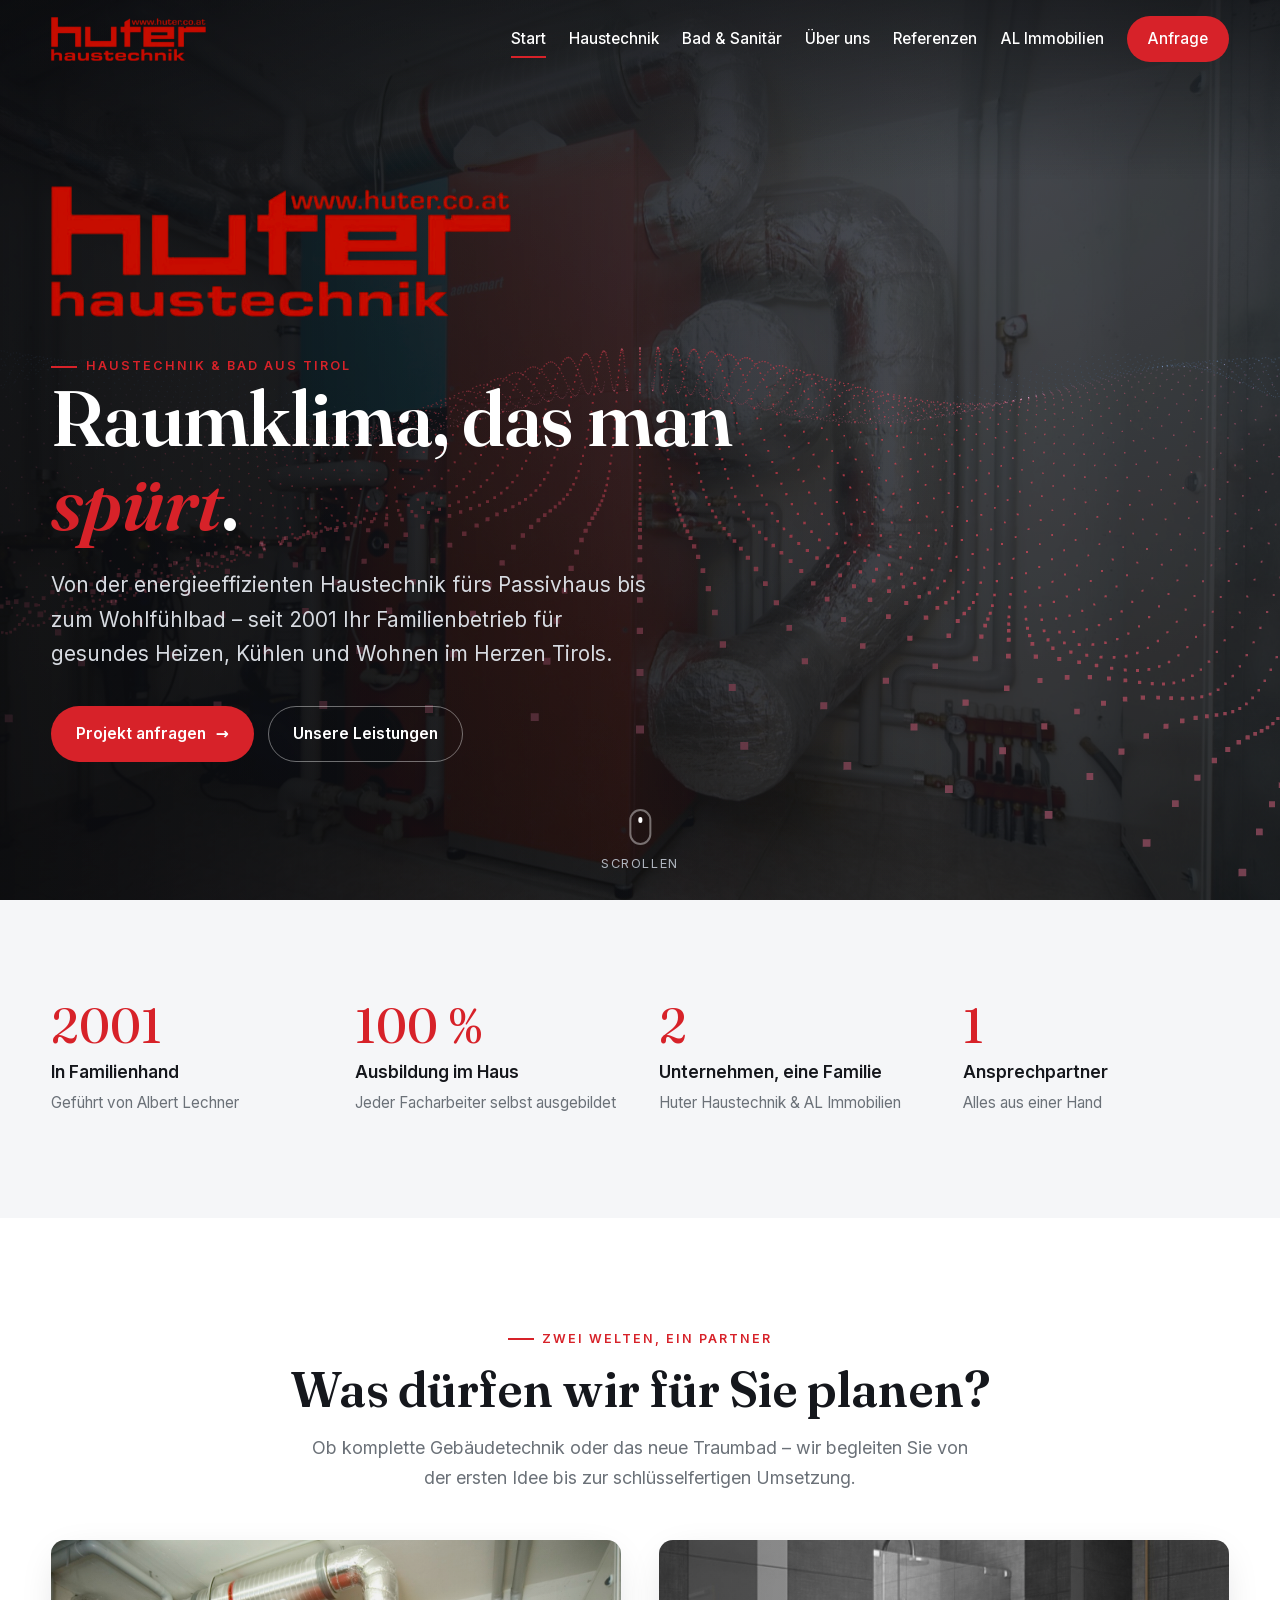
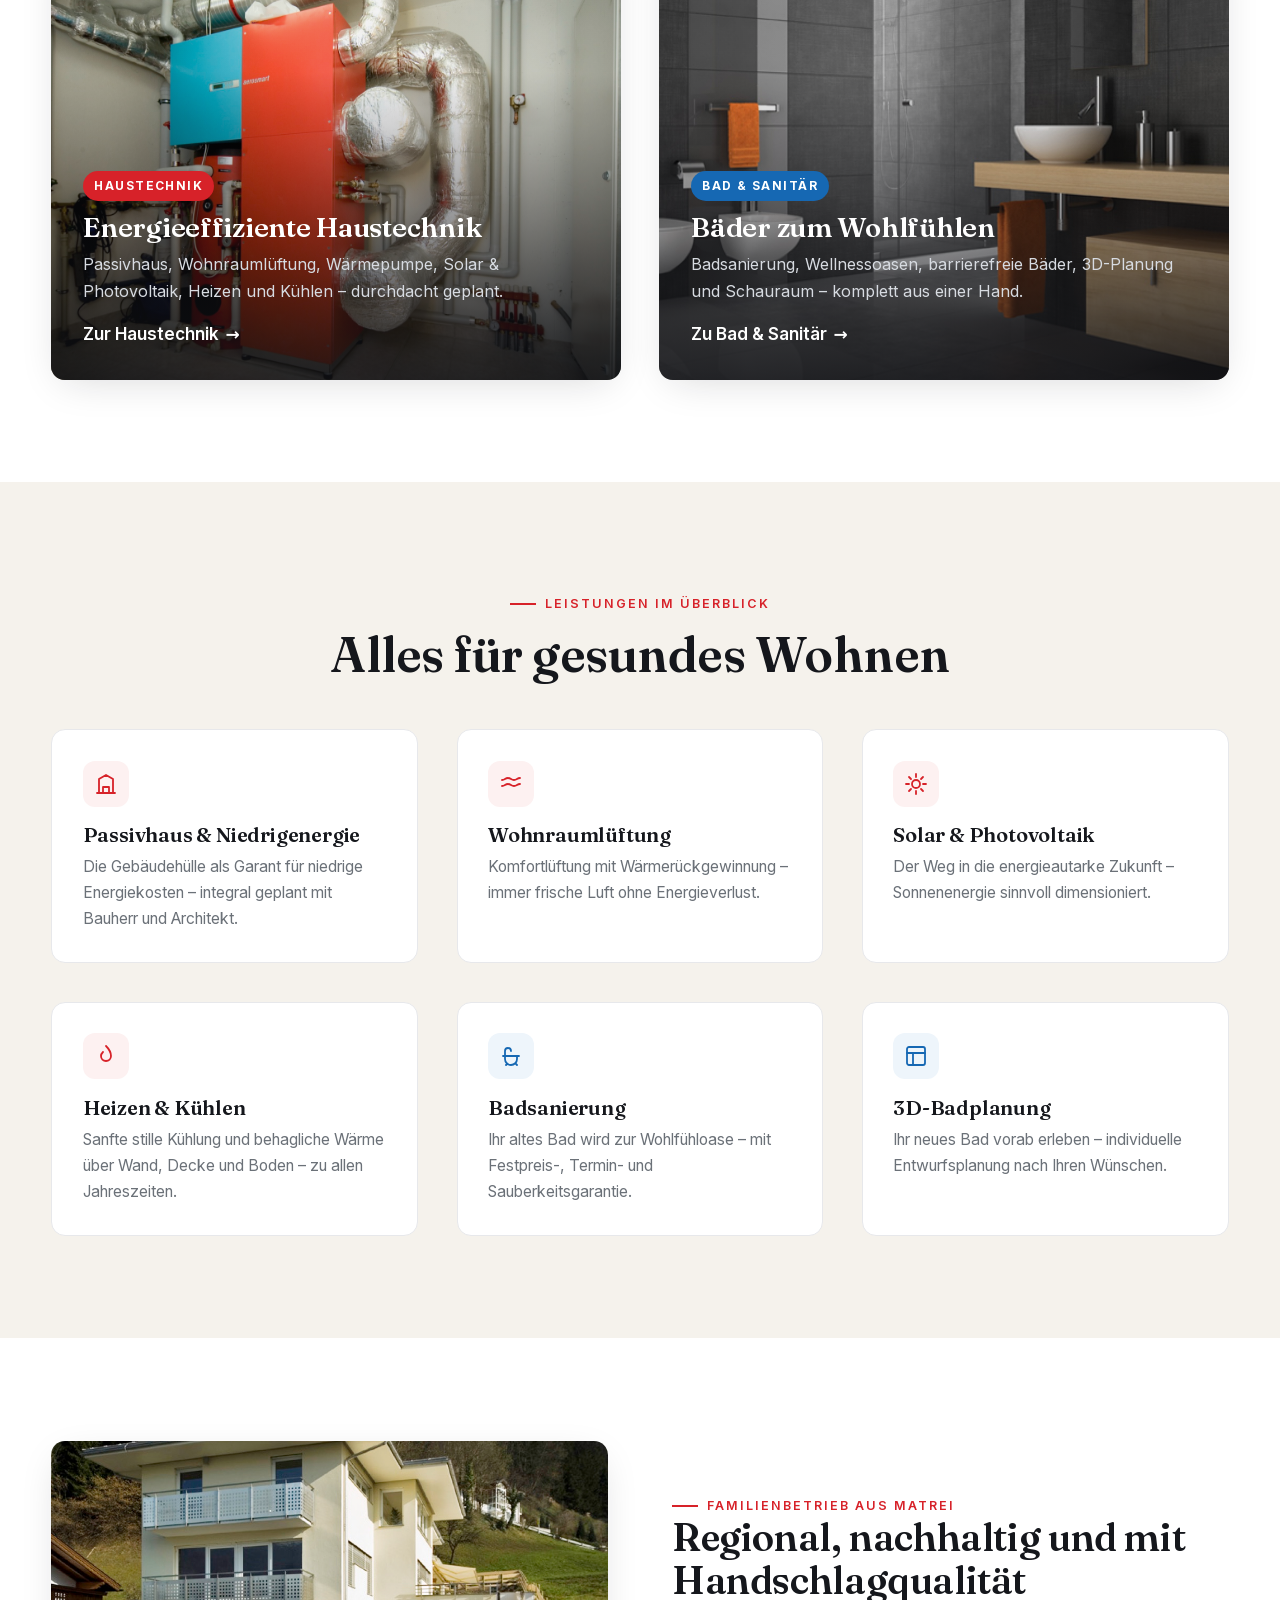
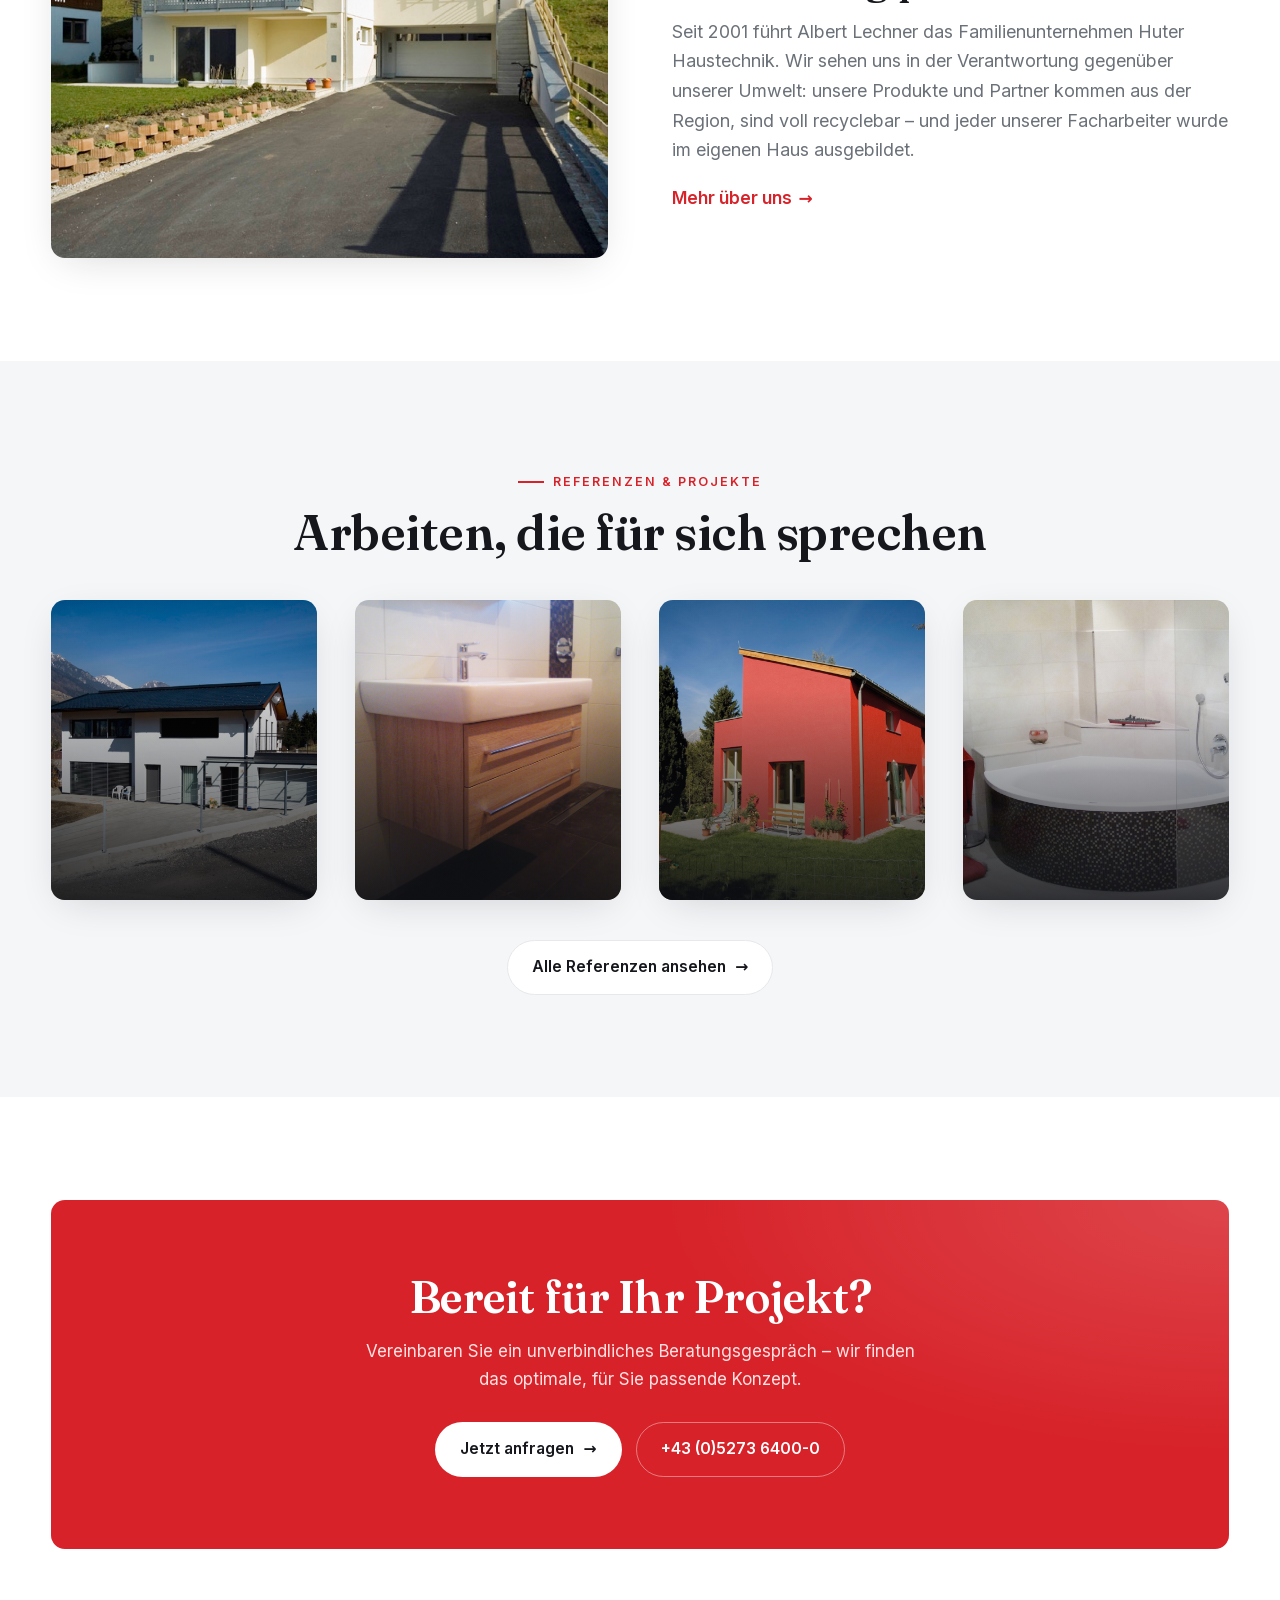
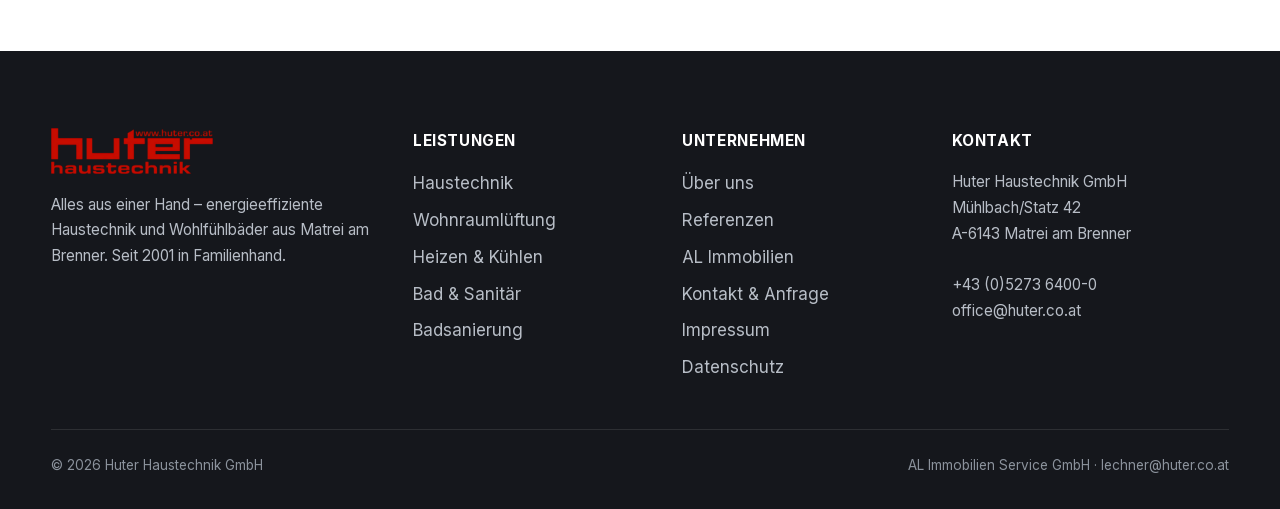
==== index.html @ aeaeed3d "Huter Haustechnik – statische Website (Cloudflare Pages) Neu gebaute, statische Website (HTML/CSS/JS" ====
<!DOCTYPE html>
<html lang="de">
<head>
  <meta charset="utf-8">
  <meta name="viewport" content="width=device-width, initial-scale=1">
  <title>Huter Haustechnik – Raumklima, Passivhaus & Wohlfühlbäder in Tirol</title>
  <meta name="description" content="Huter Haustechnik aus Matrei am Brenner: energieeffiziente Haustechnik fürs Passivhaus, Wohnraumlüftung, Heizen & Kühlen sowie Wohlfühlbäder – alles aus einer Hand. Seit 2001 in Familienhand.">
  <link rel="canonical" href="https://www.huter.co.at/">
  <meta property="og:type" content="website">
  <meta property="og:site_name" content="Huter Haustechnik">
  <meta property="og:locale" content="de_AT">
  <meta property="og:title" content="Huter Haustechnik – Raumklima, Passivhaus & Wohlfühlbäder in Tirol">
  <meta property="og:description" content="Huter Haustechnik aus Matrei am Brenner: energieeffiziente Haustechnik fürs Passivhaus, Wohnraumlüftung, Heizen & Kühlen sowie Wohlfühlbäder – alles aus einer Hand. Seit 2001 in Familienhand.">
  <meta property="og:url" content="https://www.huter.co.at/">
  <meta property="og:image" content="https://www.huter.co.at/assets/img/ueber-uns.jpg">
  <meta name="twitter:card" content="summary_large_image">
  <link rel="icon" href="favicon.ico" sizes="any">
  <link rel="stylesheet" href="assets/fonts/fonts.css?v=3">
  <link rel="stylesheet" href="assets/css/style.css?v=3">
</head>
<body class="home">

  <!-- ============ HEADER ============ -->
  <header class="site-header">
    <div class="wrap bar">
      <a class="brand" href="index.html" aria-label="Huter Haustechnik – Startseite">
        <img src="assets/logo/huter-logo.png" alt="Huter Haustechnik – Alles aus einer Hand">
      </a>
      <button class="hamb" aria-label="Menü öffnen" aria-expanded="false"><span></span><span></span><span></span></button>
      <nav class="nav" aria-label="Hauptnavigation">
        <a href="index.html" class="active">Start</a>
        <a href="haustechnik.html">Haustechnik</a>
        <a href="bad-sanitaer.html">Bad &amp; Sanitär</a>
        <a href="ueber-uns.html">Über uns</a>
        <a href="referenzen.html">Referenzen</a>
        <a href="al-immobilien.html">AL Immobilien</a>
        <a href="kontakt.html" class="btn btn-primary">Anfrage</a>
      </nav>
    </div>
  </header>
  <div class="nav-scrim"></div>

  <!-- ============ HERO ============ -->
  <section class="hero">
    <div class="hero-fallback" style="background-image:url('assets/img/haustechnik-01.jpg')"></div>
    <canvas id="hero-canvas"></canvas>
    <div class="wrap">
      <img class="hero-logo" src="assets/logo/huter-logo.png" alt="Huter Haustechnik – Alles aus einer Hand" width="900" height="256">
      <span class="eyebrow">Haustechnik &amp; Bad aus Tirol</span>
      <h1>Raumklima, das man <span class="accent">spürt</span>.</h1>
      <p>Von der energieeffizienten Haustechnik fürs Passivhaus bis zum Wohlfühlbad – seit 2001 Ihr Familienbetrieb für gesundes Heizen, Kühlen und Wohnen im Herzen Tirols.</p>
      <div class="cta-row">
        <a href="kontakt.html" class="btn btn-primary">Projekt anfragen <span class="arw">→</span></a>
        <a href="#welten" class="btn btn-outline-light">Unsere Leistungen</a>
      </div>
    </div>
    <div class="scroll-hint"><span class="dot"></span>Scrollen</div>
  </section>

  <!-- ============ USP / STATS ============ -->
  <section class="section section--soft">
    <div class="wrap">
      <div class="usp-grid">
        <div class="usp reveal"><div class="n">2001</div><div class="l">In Familienhand</div><div class="d">Geführt von Albert Lechner</div></div>
        <div class="usp reveal" data-d="1"><div class="n">100 %</div><div class="l">Ausbildung im Haus</div><div class="d">Jeder Facharbeiter selbst ausgebildet</div></div>
        <div class="usp reveal" data-d="2"><div class="n">2</div><div class="l">Unternehmen, eine Familie</div><div class="d">Huter Haustechnik &amp; AL Immobilien</div></div>
        <div class="usp reveal" data-d="3"><div class="n">1</div><div class="l">Ansprechpartner</div><div class="d">Alles aus einer Hand</div></div>
      </div>
    </div>
  </section>

  <!-- ============ ZWEI WELTEN ============ -->
  <section class="section" id="welten">
    <div class="wrap">
      <div class="center reveal" style="margin-bottom:3rem">
        <span class="eyebrow">Zwei Welten, ein Partner</span>
        <h2 class="h-lead">Was dürfen wir für Sie planen?</h2>
        <p class="sub">Ob komplette Gebäudetechnik oder das neue Traumbad – wir begleiten Sie von der ersten Idee bis zur schlüsselfertigen Umsetzung.</p>
      </div>
      <div class="grid-2">
        <a class="world-card reveal" href="haustechnik.html">
          <img src="assets/img/haustechnik-01.jpg" alt="Moderne Haustechnik im Technikraum">
          <div class="body">
            <span class="tag red">Haustechnik</span>
            <h3>Energieeffiziente Haustechnik</h3>
            <p>Passivhaus, Wohnraumlüftung, Wärmepumpe, Solar &amp; Photovoltaik, Heizen und Kühlen – durchdacht geplant.</p>
            <span class="link-arrow">Zur Haustechnik <span class="arw">→</span></span>
          </div>
        </a>
        <a class="world-card reveal" data-d="1" href="bad-sanitaer.html">
          <img src="assets/img/badsanierung.jpg" alt="Modernes Bad mit dunklen Fliesen">
          <div class="body">
            <span class="tag blue">Bad &amp; Sanitär</span>
            <h3>Bäder zum Wohlfühlen</h3>
            <p>Badsanierung, Wellnessoasen, barrierefreie Bäder, 3D-Planung und Schauraum – komplett aus einer Hand.</p>
            <span class="link-arrow">Zu Bad &amp; Sanitär <span class="arw">→</span></span>
          </div>
        </a>
      </div>
    </div>
  </section>

  <!-- ============ LEISTUNGEN GRID ============ -->
  <section class="section section--sand">
    <div class="wrap">
      <div class="center reveal" style="margin-bottom:3rem">
        <span class="eyebrow">Leistungen im Überblick</span>
        <h2 class="h-lead">Alles für gesundes Wohnen</h2>
      </div>
      <div class="grid-3">
        <div class="card reveal">
          <div class="ico"><svg viewBox="0 0 24 24" fill="none" stroke="currentColor" stroke-width="1.8" stroke-linecap="round" stroke-linejoin="round"><path d="M3 21h18M5 21V7l7-4 7 4v14M9 21v-6h6v6"/></svg></div>
          <h3>Passivhaus &amp; Niedrigenergie</h3>
          <p>Die Gebäudehülle als Garant für niedrige Energiekosten – integral geplant mit Bauherr und Architekt.</p>
        </div>
        <div class="card reveal" data-d="1">
          <div class="ico"><svg viewBox="0 0 24 24" fill="none" stroke="currentColor" stroke-width="1.8" stroke-linecap="round" stroke-linejoin="round"><path d="M3 8c3 0 3-2 6-2s3 2 6 2 3-2 6-2M3 14c3 0 3-2 6-2s3 2 6 2 3-2 6-2"/></svg></div>
          <h3>Wohnraumlüftung</h3>
          <p>Komfortlüftung mit Wärmerückgewinnung – immer frische Luft ohne Energieverlust.</p>
        </div>
        <div class="card reveal" data-d="2">
          <div class="ico"><svg viewBox="0 0 24 24" fill="none" stroke="currentColor" stroke-width="1.8" stroke-linecap="round" stroke-linejoin="round"><circle cx="12" cy="12" r="4"/><path d="M12 2v3M12 19v3M2 12h3M19 12h3M5 5l2 2M17 17l2 2M5 19l2-2M17 7l2-2"/></svg></div>
          <h3>Solar &amp; Photovoltaik</h3>
          <p>Der Weg in die energieautarke Zukunft – Sonnenenergie sinnvoll dimensioniert.</p>
        </div>
        <div class="card reveal">
          <div class="ico"><svg viewBox="0 0 24 24" fill="none" stroke="currentColor" stroke-width="1.8" stroke-linecap="round" stroke-linejoin="round"><path d="M12 2s5 5 5 10a5 5 0 0 1-10 0c0-2 1-3 2-4"/></svg></div>
          <h3>Heizen &amp; Kühlen</h3>
          <p>Sanfte stille Kühlung und behagliche Wärme über Wand, Decke und Boden – zu allen Jahreszeiten.</p>
        </div>
        <div class="card reveal blue" data-d="1">
          <div class="ico"><svg viewBox="0 0 24 24" fill="none" stroke="currentColor" stroke-width="1.8" stroke-linecap="round" stroke-linejoin="round"><path d="M4 12h16M6 12V7a3 3 0 0 1 6 0M8 20l-1 1M17 20l1 1M6 12v3a6 6 0 0 0 12 0v-3"/></svg></div>
          <h3>Badsanierung</h3>
          <p>Ihr altes Bad wird zur Wohlfühloase – mit Fest­preis-, Termin- und Sauberkeitsgarantie.</p>
        </div>
        <div class="card reveal blue" data-d="2">
          <div class="ico"><svg viewBox="0 0 24 24" fill="none" stroke="currentColor" stroke-width="1.8" stroke-linecap="round" stroke-linejoin="round"><rect x="3" y="3" width="18" height="18" rx="2"/><path d="M3 9h18M9 21V9"/></svg></div>
          <h3>3D-Badplanung</h3>
          <p>Ihr neues Bad vorab erleben – individuelle Entwurfsplanung nach Ihren Wünschen.</p>
        </div>
      </div>
    </div>
  </section>

  <!-- ============ ÜBER-UNS TEASER ============ -->
  <section class="section">
    <div class="wrap">
      <div class="feature">
        <div class="media reveal"><img src="assets/img/haus-06-2.jpg" alt="Modernes Wohnhaus in Tirol"></div>
        <div class="reveal" data-d="1">
          <span class="eyebrow">Familienbetrieb aus Matrei</span>
          <h2>Regional, nachhaltig und mit Handschlagqualität</h2>
          <p class="sub">Seit 2001 führt Albert Lechner das Familienunternehmen Huter Haustechnik. Wir sehen uns in der Verantwortung gegenüber unserer Umwelt: unsere Produkte und Partner kommen aus der Region, sind voll recyclebar – und jeder unserer Facharbeiter wurde im eigenen Haus ausgebildet.</p>
          <p style="margin-top:1.2rem"><a href="ueber-uns.html" class="link-arrow">Mehr über uns <span class="arw">→</span></a></p>
        </div>
      </div>
    </div>
  </section>

  <!-- ============ REFERENZEN TEASER ============ -->
  <section class="section section--soft">
    <div class="wrap">
      <div class="center reveal" style="margin-bottom:2.5rem">
        <span class="eyebrow">Referenzen &amp; Projekte</span>
        <h2 class="h-lead">Arbeiten, die für sich sprechen</h2>
      </div>
      <div class="grid-4">
        <div class="world-card reveal" style="min-height:300px"><img src="assets/img/haus-05.jpg" alt="Referenzprojekt Wohnhaus"></div>
        <div class="world-card reveal" data-d="1" style="min-height:300px"><img src="assets/img/projek-04-01.jpg" alt="Referenzprojekt Bad"></div>
        <div class="world-card reveal" data-d="2" style="min-height:300px"><img src="assets/img/haus-07.jpg" alt="Referenzprojekt Wohnhaus"></div>
        <div class="world-card reveal" data-d="3" style="min-height:300px"><img src="assets/img/projek-03-01.jpg" alt="Referenzprojekt Bad"></div>
      </div>
      <div class="center" style="margin-top:2.5rem"><a href="referenzen.html" class="btn btn-ghost">Alle Referenzen ansehen <span class="arw">→</span></a></div>
    </div>
  </section>

  <!-- ============ CTA ============ -->
  <section class="section">
    <div class="wrap">
      <div class="cta-band reveal">
        <h2>Bereit für Ihr Projekt?</h2>
        <p>Vereinbaren Sie ein unverbindliches Beratungsgespräch – wir finden das optimale, für Sie passende Konzept.</p>
        <div class="cta-row">
          <a href="kontakt.html" class="btn btn-light">Jetzt anfragen <span class="arw">→</span></a>
          <a href="tel:+43527364000" class="btn btn-outline-light">+43 (0)5273 6400-0</a>
        </div>
      </div>
    </div>
  </section>

  <!-- ============ FOOTER ============ -->
  <footer class="site-footer">
    <div class="wrap">
      <div class="footer-grid">
        <div>
          <img class="flogo" src="assets/logo/huter-logo.png" alt="Huter Haustechnik">
          <p class="muted">Alles aus einer Hand – energieeffiziente Haustechnik und Wohlfühlbäder aus Matrei am Brenner. Seit 2001 in Familienhand.</p>
        </div>
        <div>
          <h5>Leistungen</h5>
          <ul>
            <li><a href="haustechnik.html">Haustechnik</a></li>
            <li><a href="haustechnik.html#wohnraumlueftung">Wohnraumlüftung</a></li>
            <li><a href="haustechnik.html#heizen-kuehlen">Heizen &amp; Kühlen</a></li>
            <li><a href="bad-sanitaer.html">Bad &amp; Sanitär</a></li>
            <li><a href="bad-sanitaer.html#badsanierung">Badsanierung</a></li>
          </ul>
        </div>
        <div>
          <h5>Unternehmen</h5>
          <ul>
            <li><a href="ueber-uns.html">Über uns</a></li>
            <li><a href="referenzen.html">Referenzen</a></li>
            <li><a href="al-immobilien.html">AL Immobilien</a></li>
            <li><a href="kontakt.html">Kontakt &amp; Anfrage</a></li>
            <li><a href="impressum.html">Impressum</a></li>
            <li><a href="datenschutz.html">Datenschutz</a></li>
          </ul>
        </div>
        <div>
          <h5>Kontakt</h5>
          <p class="muted">
            Huter Haustechnik GmbH<br>
            Mühlbach/Statz 42<br>
            A-6143 Matrei am Brenner<br><br>
            <a href="tel:+43527364000">+43 (0)5273 6400-0</a><br>
            <a href="mailto:office@huter.co.at">office@huter.co.at</a>
          </p>
        </div>
      </div>
      <div class="footer-bottom">
        <span>© <span id="year">2026</span> Huter Haustechnik GmbH</span>
        <span>AL Immobilien Service GmbH · <a href="mailto:lechner@huter.co.at">lechner@huter.co.at</a></span>
      </div>
    </div>
  </footer>

  <script src="assets/js/main.js?v=3" defer></script>
  <script src="assets/js/hero.js?v=3" type="module"></script>
</body>
</html>
---- assets/fonts/fonts.css ----
/* vietnamese */
@font-face {
  font-family: 'Fraunces';
  font-style: italic;
  font-weight: 500;
  font-display: swap;
  src: url(fraunces-01.woff2) format('woff2');
  unicode-range: U+0102-0103, U+0110-0111, U+0128-0129, U+0168-0169, U+01A0-01A1, U+01AF-01B0, U+0300-0301, U+0303-0304, U+0308-0309, U+0323, U+0329, U+1EA0-1EF9, U+20AB;
}
/* latin-ext */
@font-face {
  font-family: 'Fraunces';
  font-style: italic;
  font-weight: 500;
  font-display: swap;
  src: url(fraunces-00.woff2) format('woff2');
  unicode-range: U+0100-02BA, U+02BD-02C5, U+02C7-02CC, U+02CE-02D7, U+02DD-02FF, U+0304, U+0308, U+0329, U+1D00-1DBF, U+1E00-1E9F, U+1EF2-1EFF, U+2020, U+20A0-20AB, U+20AD-20C0, U+2113, U+2C60-2C7F, U+A720-A7FF;
}
/* latin */
@font-face {
  font-family: 'Fraunces';
  font-style: italic;
  font-weight: 500;
  font-display: swap;
  src: url(fraunces-02.woff2) format('woff2');
  unicode-range: U+0000-00FF, U+0131, U+0152-0153, U+02BB-02BC, U+02C6, U+02DA, U+02DC, U+0304, U+0308, U+0329, U+2000-206F, U+20AC, U+2122, U+2191, U+2193, U+2212, U+2215, U+FEFF, U+FFFD;
}
/* vietnamese */
@font-face {
  font-family: 'Fraunces';
  font-style: italic;
  font-weight: 600;
  font-display: swap;
  src: url(fraunces-01.woff2) format('woff2');
  unicode-range: U+0102-0103, U+0110-0111, U+0128-0129, U+0168-0169, U+01A0-01A1, U+01AF-01B0, U+0300-0301, U+0303-0304, U+0308-0309, U+0323, U+0329, U+1EA0-1EF9, U+20AB;
}
/* latin-ext */
@font-face {
  font-family: 'Fraunces';
  font-style: italic;
  font-weight: 600;
  font-display: swap;
  src: url(fraunces-00.woff2) format('woff2');
  unicode-range: U+0100-02BA, U+02BD-02C5, U+02C7-02CC, U+02CE-02D7, U+02DD-02FF, U+0304, U+0308, U+0329, U+1D00-1DBF, U+1E00-1E9F, U+1EF2-1EFF, U+2020, U+20A0-20AB, U+20AD-20C0, U+2113, U+2C60-2C7F, U+A720-A7FF;
}
/* latin */
@font-face {
  font-family: 'Fraunces';
  font-style: italic;
  font-weight: 600;
  font-display: swap;
  src: url(fraunces-02.woff2) format('woff2');
  unicode-range: U+0000-00FF, U+0131, U+0152-0153, U+02BB-02BC, U+02C6, U+02DA, U+02DC, U+0304, U+0308, U+0329, U+2000-206F, U+20AC, U+2122, U+2191, U+2193, U+2212, U+2215, U+FEFF, U+FFFD;
}
/* vietnamese */
@font-face {
  font-family: 'Fraunces';
  font-style: normal;
  font-weight: 400;
  font-display: swap;
  src: url(fraunces-04.woff2) format('woff2');
  unicode-range: U+0102-0103, U+0110-0111, U+0128-0129, U+0168-0169, U+01A0-01A1, U+01AF-01B0, U+0300-0301, U+0303-0304, U+0308-0309, U+0323, U+0329, U+1EA0-1EF9, U+20AB;
}
/* latin-ext */
@font-face {
  font-family: 'Fraunces';
  font-style: normal;
  font-weight: 400;
  font-display: swap;
  src: url(fraunces-05.woff2) format('woff2');
  unicode-range: U+0100-02BA, U+02BD-02C5, U+02C7-02CC, U+02CE-02D7, U+02DD-02FF, U+0304, U+0308, U+0329, U+1D00-1DBF, U+1E00-1E9F, U+1EF2-1EFF, U+2020, U+20A0-20AB, U+20AD-20C0, U+2113, U+2C60-2C7F, U+A720-A7FF;
}
/* latin */
@font-face {
  font-family: 'Fraunces';
  font-style: normal;
  font-weight: 400;
  font-display: swap;
  src: url(fraunces-03.woff2) format('woff2');
  unicode-range: U+0000-00FF, U+0131, U+0152-0153, U+02BB-02BC, U+02C6, U+02DA, U+02DC, U+0304, U+0308, U+0329, U+2000-206F, U+20AC, U+2122, U+2191, U+2193, U+2212, U+2215, U+FEFF, U+FFFD;
}
/* vietnamese */
@font-face {
  font-family: 'Fraunces';
  font-style: normal;
  font-weight: 600;
  font-display: swap;
  src: url(fraunces-04.woff2) format('woff2');
  unicode-range: U+0102-0103, U+0110-0111, U+0128-0129, U+0168-0169, U+01A0-01A1, U+01AF-01B0, U+0300-0301, U+0303-0304, U+0308-0309, U+0323, U+0329, U+1EA0-1EF9, U+20AB;
}
/* latin-ext */
@font-face {
  font-family: 'Fraunces';
  font-style: normal;
  font-weight: 600;
  font-display: swap;
  src: url(fraunces-05.woff2) format('woff2');
  unicode-range: U+0100-02BA, U+02BD-02C5, U+02C7-02CC, U+02CE-02D7, U+02DD-02FF, U+0304, U+0308, U+0329, U+1D00-1DBF, U+1E00-1E9F, U+1EF2-1EFF, U+2020, U+20A0-20AB, U+20AD-20C0, U+2113, U+2C60-2C7F, U+A720-A7FF;
}
/* latin */
@font-face {
  font-family: 'Fraunces';
  font-style: normal;
  font-weight: 600;
  font-display: swap;
  src: url(fraunces-03.woff2) format('woff2');
  unicode-range: U+0000-00FF, U+0131, U+0152-0153, U+02BB-02BC, U+02C6, U+02DA, U+02DC, U+0304, U+0308, U+0329, U+2000-206F, U+20AC, U+2122, U+2191, U+2193, U+2212, U+2215, U+FEFF, U+FFFD;
}
/* cyrillic-ext */
@font-face {
  font-family: 'Inter';
  font-style: normal;
  font-weight: 400;
  font-display: swap;
  src: url(inter-10.woff2) format('woff2');
  unicode-range: U+0460-052F, U+1C80-1C8A, U+20B4, U+2DE0-2DFF, U+A640-A69F, U+FE2E-FE2F;
}
/* cyrillic */
@font-face {
  font-family: 'Inter';
  font-style: normal;
  font-weight: 400;
  font-display: swap;
  src: url(inter-06.woff2) format('woff2');
  unicode-range: U+0301, U+0400-045F, U+0490-0491, U+04B0-04B1, U+2116;
}
/* greek-ext */
@font-face {
  font-family: 'Inter';
  font-style: normal;
  font-weight: 400;
  font-display: swap;
  src: url(inter-11.woff2) format('woff2');
  unicode-range: U+1F00-1FFF;
}
/* greek */
@font-face {
  font-family: 'Inter';
  font-style: normal;
  font-weight: 400;
  font-display: swap;
  src: url(inter-08.woff2) format('woff2');
  unicode-range: U+0370-0377, U+037A-037F, U+0384-038A, U+038C, U+038E-03A1, U+03A3-03FF;
}
/* vietnamese */
@font-face {
  font-family: 'Inter';
  font-style: normal;
  font-weight: 400;
  font-display: swap;
  src: url(inter-12.woff2) format('woff2');
  unicode-range: U+0102-0103, U+0110-0111, U+0128-0129, U+0168-0169, U+01A0-01A1, U+01AF-01B0, U+0300-0301, U+0303-0304, U+0308-0309, U+0323, U+0329, U+1EA0-1EF9, U+20AB;
}
/* latin-ext */
@font-face {
  font-family: 'Inter';
  font-style: normal;
  font-weight: 400;
  font-display: swap;
  src: url(inter-09.woff2) format('woff2');
  unicode-range: U+0100-02BA, U+02BD-02C5, U+02C7-02CC, U+02CE-02D7, U+02DD-02FF, U+0304, U+0308, U+0329, U+1D00-1DBF, U+1E00-1E9F, U+1EF2-1EFF, U+2020, U+20A0-20AB, U+20AD-20C0, U+2113, U+2C60-2C7F, U+A720-A7FF;
}
/* latin */
@font-face {
  font-family: 'Inter';
  font-style: normal;
  font-weight: 400;
  font-display: swap;
  src: url(inter-07.woff2) format('woff2');
  unicode-range: U+0000-00FF, U+0131, U+0152-0153, U+02BB-02BC, U+02C6, U+02DA, U+02DC, U+0304, U+0308, U+0329, U+2000-206F, U+20AC, U+2122, U+2191, U+2193, U+2212, U+2215, U+FEFF, U+FFFD;
}
/* cyrillic-ext */
@font-face {
  font-family: 'Inter';
  font-style: normal;
  font-weight: 500;
  font-display: swap;
  src: url(inter-10.woff2) format('woff2');
  unicode-range: U+0460-052F, U+1C80-1C8A, U+20B4, U+2DE0-2DFF, U+A640-A69F, U+FE2E-FE2F;
}
/* cyrillic */
@font-face {
  font-family: 'Inter';
  font-style: normal;
  font-weight: 500;
  font-display: swap;
  src: url(inter-06.woff2) format('woff2');
  unicode-range: U+0301, U+0400-045F, U+0490-0491, U+04B0-04B1, U+2116;
}
/* greek-ext */
@font-face {
  font-family: 'Inter';
  font-style: normal;
  font-weight: 500;
  font-display: swap;
  src: url(inter-11.woff2) format('woff2');
  unicode-range: U+1F00-1FFF;
}
/* greek */
@font-face {
  font-family: 'Inter';
  font-style: normal;
  font-weight: 500;
  font-display: swap;
  src: url(inter-08.woff2) format('woff2');
  unicode-range: U+0370-0377, U+037A-037F, U+0384-038A, U+038C, U+038E-03A1, U+03A3-03FF;
}
/* vietnamese */
@font-face {
  font-family: 'Inter';
  font-style: normal;
  font-weight: 500;
  font-display: swap;
  src: url(inter-12.woff2) format('woff2');
  unicode-range: U+0102-0103, U+0110-0111, U+0128-0129, U+0168-0169, U+01A0-01A1, U+01AF-01B0, U+0300-0301, U+0303-0304, U+0308-0309, U+0323, U+0329, U+1EA0-1EF9, U+20AB;
}
/* latin-ext */
@font-face {
  font-family: 'Inter';
  font-style: normal;
  font-weight: 500;
  font-display: swap;
  src: url(inter-09.woff2) format('woff2');
  unicode-range: U+0100-02BA, U+02BD-02C5, U+02C7-02CC, U+02CE-02D7, U+02DD-02FF, U+0304, U+0308, U+0329, U+1D00-1DBF, U+1E00-1E9F, U+1EF2-1EFF, U+2020, U+20A0-20AB, U+20AD-20C0, U+2113, U+2C60-2C7F, U+A720-A7FF;
}
/* latin */
@font-face {
  font-family: 'Inter';
  font-style: normal;
  font-weight: 500;
  font-display: swap;
  src: url(inter-07.woff2) format('woff2');
  unicode-range: U+0000-00FF, U+0131, U+0152-0153, U+02BB-02BC, U+02C6, U+02DA, U+02DC, U+0304, U+0308, U+0329, U+2000-206F, U+20AC, U+2122, U+2191, U+2193, U+2212, U+2215, U+FEFF, U+FFFD;
}
/* cyrillic-ext */
@font-face {
  font-family: 'Inter';
  font-style: normal;
  font-weight: 600;
  font-display: swap;
  src: url(inter-10.woff2) format('woff2');
  unicode-range: U+0460-052F, U+1C80-1C8A, U+20B4, U+2DE0-2DFF, U+A640-A69F, U+FE2E-FE2F;
}
/* cyrillic */
@font-face {
  font-family: 'Inter';
  font-style: normal;
  font-weight: 600;
  font-display: swap;
  src: url(inter-06.woff2) format('woff2');
  unicode-range: U+0301, U+0400-045F, U+0490-0491, U+04B0-04B1, U+2116;
}
/* greek-ext */
@font-face {
  font-family: 'Inter';
  font-style: normal;
  font-weight: 600;
  font-display: swap;
  src: url(inter-11.woff2) format('woff2');
  unicode-range: U+1F00-1FFF;
}
/* greek */
@font-face {
  font-family: 'Inter';
  font-style: normal;
  font-weight: 600;
  font-display: swap;
  src: url(inter-08.woff2) format('woff2');
  unicode-range: U+0370-0377, U+037A-037F, U+0384-038A, U+038C, U+038E-03A1, U+03A3-03FF;
}
/* vietnamese */
@font-face {
  font-family: 'Inter';
  font-style: normal;
  font-weight: 600;
  font-display: swap;
  src: url(inter-12.woff2) format('woff2');
  unicode-range: U+0102-0103, U+0110-0111, U+0128-0129, U+0168-0169, U+01A0-01A1, U+01AF-01B0, U+0300-0301, U+0303-0304, U+0308-0309, U+0323, U+0329, U+1EA0-1EF9, U+20AB;
}
/* latin-ext */
@font-face {
  font-family: 'Inter';
  font-style: normal;
  font-weight: 600;
  font-display: swap;
  src: url(inter-09.woff2) format('woff2');
  unicode-range: U+0100-02BA, U+02BD-02C5, U+02C7-02CC, U+02CE-02D7, U+02DD-02FF, U+0304, U+0308, U+0329, U+1D00-1DBF, U+1E00-1E9F, U+1EF2-1EFF, U+2020, U+20A0-20AB, U+20AD-20C0, U+2113, U+2C60-2C7F, U+A720-A7FF;
}
/* latin */
@font-face {
  font-family: 'Inter';
  font-style: normal;
  font-weight: 600;
  font-display: swap;
  src: url(inter-07.woff2) format('woff2');
  unicode-range: U+0000-00FF, U+0131, U+0152-0153, U+02BB-02BC, U+02C6, U+02DA, U+02DC, U+0304, U+0308, U+0329, U+2000-206F, U+20AC, U+2122, U+2191, U+2193, U+2212, U+2215, U+FEFF, U+FFFD;
}
/* cyrillic-ext */
@font-face {
  font-family: 'Inter';
  font-style: normal;
  font-weight: 700;
  font-display: swap;
  src: url(inter-10.woff2) format('woff2');
  unicode-range: U+0460-052F, U+1C80-1C8A, U+20B4, U+2DE0-2DFF, U+A640-A69F, U+FE2E-FE2F;
}
/* cyrillic */
@font-face {
  font-family: 'Inter';
  font-style: normal;
  font-weight: 700;
  font-display: swap;
  src: url(inter-06.woff2) format('woff2');
  unicode-range: U+0301, U+0400-045F, U+0490-0491, U+04B0-04B1, U+2116;
}
/* greek-ext */
@font-face {
  font-family: 'Inter';
  font-style: normal;
  font-weight: 700;
  font-display: swap;
  src: url(inter-11.woff2) format('woff2');
  unicode-range: U+1F00-1FFF;
}
/* greek */
@font-face {
  font-family: 'Inter';
  font-style: normal;
  font-weight: 700;
  font-display: swap;
  src: url(inter-08.woff2) format('woff2');
  unicode-range: U+0370-0377, U+037A-037F, U+0384-038A, U+038C, U+038E-03A1, U+03A3-03FF;
}
/* vietnamese */
@font-face {
  font-family: 'Inter';
  font-style: normal;
  font-weight: 700;
  font-display: swap;
  src: url(inter-12.woff2) format('woff2');
  unicode-range: U+0102-0103, U+0110-0111, U+0128-0129, U+0168-0169, U+01A0-01A1, U+01AF-01B0, U+0300-0301, U+0303-0304, U+0308-0309, U+0323, U+0329, U+1EA0-1EF9, U+20AB;
}
/* latin-ext */
@font-face {
  font-family: 'Inter';
  font-style: normal;
  font-weight: 700;
  font-display: swap;
  src: url(inter-09.woff2) format('woff2');
  unicode-range: U+0100-02BA, U+02BD-02C5, U+02C7-02CC, U+02CE-02D7, U+02DD-02FF, U+0304, U+0308, U+0329, U+1D00-1DBF, U+1E00-1E9F, U+1EF2-1EFF, U+2020, U+20A0-20AB, U+20AD-20C0, U+2113, U+2C60-2C7F, U+A720-A7FF;
}
/* latin */
@font-face {
  font-family: 'Inter';
  font-style: normal;
  font-weight: 700;
  font-display: swap;
  src: url(inter-07.woff2) format('woff2');
  unicode-range: U+0000-00FF, U+0131, U+0152-0153, U+02BB-02BC, U+02C6, U+02DA, U+02DC, U+0304, U+0308, U+0329, U+2000-206F, U+20AC, U+2122, U+2191, U+2193, U+2212, U+2215, U+FEFF, U+FFFD;
}
---- assets/css/style.css ----
/* =========================================================
   Huter Haustechnik – Design System
   Reines CSS, keine Frameworks. Marken: Rot (primär) + Blau (Sanitär).
   ========================================================= */

:root {
  /* Marke */
  --red: #d72229;
  --red-600: #b81c22;
  --red-050: #fdf1f1;
  --blue: #1668b3;
  --blue-050: #eef5fb;

  /* Neutral */
  --ink: #15171c;      /* Text & dunkle Flächen */
  --ink-800: #23262e;
  --ink-700: #33373f;
  --muted: #6b7178;
  --line: #e7e8eb;
  --bg: #ffffff;
  --soft: #f5f6f8;
  --sand: #f5f2ec;

  /* Maße */
  --wrap: 1200px;
  --gap: clamp(1.25rem, 3vw, 2.5rem);
  --radius: 14px;
  --radius-sm: 10px;
  --shadow: 0 10px 40px -12px rgba(20, 22, 28, .18);
  --shadow-sm: 0 4px 18px -8px rgba(20, 22, 28, .22);

  --serif: "Fraunces", Georgia, "Times New Roman", serif;
  --sans: "Inter", system-ui, -apple-system, Segoe UI, Roboto, Helvetica, Arial, sans-serif;
}

/* ---------- Reset / Base ---------- */
*, *::before, *::after { box-sizing: border-box; }
* { margin: 0; }
html { -webkit-text-size-adjust: 100%; scroll-behavior: smooth; }
@media (prefers-reduced-motion: reduce) { html { scroll-behavior: auto; } }

body {
  font-family: var(--sans);
  color: var(--ink);
  background: var(--bg);
  line-height: 1.65;
  font-size: 1.0625rem;
  -webkit-font-smoothing: antialiased;
  text-rendering: optimizeLegibility;
  overflow-x: hidden;
}
img { max-width: 100%; display: block; }
a { color: inherit; text-decoration: none; }
h1, h2, h3, h4 { font-family: var(--serif); font-weight: 600; line-height: 1.1; letter-spacing: -.01em; }

/* ---------- Layout ---------- */
.wrap { width: min(var(--wrap), 92vw); margin-inline: auto; }
.section { padding: clamp(3.5rem, 8vw, 7rem) 0; }
.section--soft { background: var(--soft); }
.section--sand { background: var(--sand); }
.section--dark { background: var(--ink); color: #eef0f3; }
.section--dark h1, .section--dark h2, .section--dark h3 { color: #fff; }

.eyebrow {
  display: inline-flex; align-items: center; gap: .55rem;
  font-family: var(--sans); font-weight: 600; font-size: .78rem;
  letter-spacing: .16em; text-transform: uppercase; color: var(--red);
}
.eyebrow::before { content: ""; width: 26px; height: 2px; background: var(--red); display: inline-block; }
.section--dark .eyebrow { color: #ff6a6f; }
.section--dark .eyebrow::before { background: #ff6a6f; }

.h-lead { font-size: clamp(1.9rem, 4.2vw, 3.1rem); margin: .8rem 0 1rem; }
.sub { color: var(--muted); font-size: 1.12rem; max-width: 60ch; }
.section--dark .sub { color: #b9bfc8; }
.center { text-align: center; }
.center .sub { margin-inline: auto; }
.center .eyebrow { justify-content: center; }

/* ---------- Buttons ---------- */
.btn {
  display: inline-flex; align-items: center; gap: .6rem;
  font-family: var(--sans); font-weight: 600; font-size: .98rem;
  padding: .85rem 1.5rem; border-radius: 999px; cursor: pointer;
  border: 1.5px solid transparent; transition: transform .18s ease, background .18s ease, color .18s ease, border-color .18s ease;
  white-space: nowrap;
}
.btn:active { transform: translateY(1px); }
.btn-primary { background: var(--red); color: #fff; }
.btn-primary:hover { background: var(--red-600); }
.btn-ghost { border-color: var(--line); color: var(--ink); background: #fff; }
.btn-ghost:hover { border-color: var(--ink); }
.btn-light { background: #fff; color: var(--ink); }
.btn-light:hover { background: #f0f1f3; }
.btn-outline-light { border-color: rgba(255,255,255,.4); color: #fff; }
.btn-outline-light:hover { border-color: #fff; background: rgba(255,255,255,.08); }
.btn .arw { transition: transform .18s ease; }
.btn:hover .arw { transform: translateX(3px); }

.link-arrow { font-weight: 600; color: var(--red); display: inline-flex; align-items: center; gap: .4rem; }
.link-arrow .arw { transition: transform .18s ease; }
.link-arrow:hover .arw { transform: translateX(4px); }

/* ---------- Header ---------- */
.site-header {
  position: fixed; inset: 0 0 auto 0; z-index: 100;
  transition: background .25s ease, box-shadow .25s ease, transform .3s ease;
}
.site-header .bar {
  display: flex; align-items: center; justify-content: space-between;
  height: 78px;
}
.brand img { height: 44px; width: auto; display: block; }

.site-header.scrolled { background: rgba(255,255,255,.94); backdrop-filter: saturate(1.4) blur(10px); box-shadow: 0 1px 0 var(--line); }
.site-header.scrolled .brand img { height: 38px; transition: height .25s ease; }
.site-header.scrolled .nav a { color: var(--ink); }
.site-header.scrolled .hamb span { background: var(--ink); }

.nav { display: flex; align-items: center; gap: 1.45rem; }
.nav a { color: #fff; font-weight: 500; font-size: .95rem; position: relative; white-space: nowrap; }
.nav a:not(.btn)::after {
  content: ""; position: absolute; left: 0; bottom: -6px; height: 2px; width: 0; background: var(--red); transition: width .22s ease;
}
.nav a:not(.btn):hover::after, .nav a.active::after { width: 100%; }
.nav .btn { padding: .6rem 1.25rem; }

.hamb { display: none; flex-direction: column; gap: 5px; background: none; border: 0; padding: 8px; cursor: pointer; }
.hamb span { width: 26px; height: 2px; background: #fff; display: block; transition: transform .25s ease, opacity .2s ease; }

/* Mobile nav */
@media (max-width: 900px) {
  .hamb { display: flex; }
  .nav {
    position: fixed; inset: 0 0 0 auto; width: min(84vw, 340px);
    background: var(--ink); flex-direction: column; align-items: flex-start;
    justify-content: center; gap: 1.4rem; padding: 2rem 2.2rem;
    transform: translateX(100%); transition: transform .3s ease; box-shadow: var(--shadow);
  }
  .nav.open { transform: translateX(0); }
  .nav a { color: #fff; font-size: 1.3rem; font-family: var(--serif); }
  .site-header.scrolled .nav a { color: #fff; }
  .nav .btn { margin-top: .5rem; }
  body.nav-open { overflow: hidden; }
  .nav-scrim { position: fixed; inset: 0; background: rgba(0,0,0,.5); opacity: 0; pointer-events: none; transition: opacity .3s ease; z-index: 99; }
  .nav-scrim.show { opacity: 1; pointer-events: auto; }
}

/* ---------- Hero ---------- */
.hero {
  position: relative; min-height: 100svh; display: flex; align-items: center;
  background: radial-gradient(120% 120% at 70% 10%, #2a2e37 0%, var(--ink) 55%, #0e0f13 100%);
  color: #fff; overflow: hidden;
}
#hero-canvas { position: absolute; inset: 0; width: 100%; height: 100%; display: block; z-index: 1; }
.hero-fallback {
  position: absolute; inset: 0; background-size: cover; background-position: center;
  opacity: .18; z-index: 0;
}
.hero::after { /* Vignette links + Scrim oben für Header-Lesbarkeit */
  content: ""; position: absolute; inset: 0; z-index: 2; pointer-events: none;
  background:
    linear-gradient(180deg, rgba(10,11,14,.55) 0%, rgba(10,11,14,0) 20%),
    linear-gradient(90deg, rgba(10,11,14,.72) 0%, rgba(10,11,14,.35) 45%, rgba(10,11,14,0) 75%);
}
.hero .wrap { position: relative; z-index: 3; padding: 8rem 0 5rem; }
/* Großes Marken-Logo als Blickfang im Hero (weiß auf dunkel) */
.hero-logo { width: clamp(260px, 36vw, 460px); height: auto; margin-bottom: 1.9rem; filter: none; }
/* Auf der Startseite kein doppeltes Logo: Header-Logo erst nach dem Scrollen zeigen */
body.home .site-header:not(.scrolled) .brand { visibility: hidden; }
.hero h1 { font-size: clamp(2.6rem, 6vw, 5rem); max-width: 16ch; }
.hero h1 .accent { color: var(--red); font-style: italic; }
.hero p { margin-top: 1.4rem; font-size: clamp(1.05rem, 2vw, 1.3rem); color: #d7dbe1; max-width: 46ch; }
.hero .cta-row { margin-top: 2.2rem; display: flex; flex-wrap: wrap; gap: .9rem; }
.hero .scroll-hint {
  position: absolute; left: 50%; bottom: 1.6rem; transform: translateX(-50%); z-index: 3;
  color: #aeb4bd; font-size: .8rem; letter-spacing: .12em; text-transform: uppercase;
  display: flex; flex-direction: column; align-items: center; gap: .5rem;
}
.hero .scroll-hint .dot { width: 22px; height: 36px; border: 2px solid rgba(255,255,255,.4); border-radius: 12px; position: relative; }
.hero .scroll-hint .dot::after { content: ""; position: absolute; top: 6px; left: 50%; transform: translateX(-50%); width: 4px; height: 6px; background: #fff; border-radius: 3px; animation: scrolldot 1.6s ease-in-out infinite; }
@keyframes scrolldot { 0%{opacity:0; top:6px} 40%{opacity:1} 80%{opacity:0; top:18px} }

/* Page hero (interior pages) */
.page-hero {
  position: relative; padding: 11rem 0 4.5rem; color: #fff; overflow: hidden;
  background: var(--ink);
}
.page-hero .ph-bg { position: absolute; inset: 0; background-size: cover; background-position: center; opacity: .4; z-index: 0; }
.page-hero::after { content:""; position:absolute; inset:0; background: linear-gradient(180deg, rgba(15,16,20,.75), rgba(15,16,20,.85)); z-index:1; }
.page-hero .wrap { position: relative; z-index: 2; }
.page-hero h1 { font-size: clamp(2.3rem, 5vw, 3.8rem); }
.page-hero p { color: #cfd4db; max-width: 56ch; margin-top: 1rem; font-size: 1.15rem; }
.crumbs { font-size: .85rem; color: #aab0b9; margin-bottom: 1.2rem; letter-spacing: .02em; }
.crumbs a:hover { color: #fff; }
.page-hero.accent-blue .ph-bg { opacity: .45; }

/* ---------- USP / Stats ---------- */
.usp-grid { display: grid; grid-template-columns: repeat(4, 1fr); gap: var(--gap); }
.usp { }
.usp .n { font-family: var(--serif); font-size: clamp(2.2rem, 4vw, 3rem); color: var(--red); line-height: 1; }
.usp .l { margin-top: .5rem; font-weight: 600; }
.usp .d { color: var(--muted); font-size: .95rem; margin-top: .25rem; }
.section--dark .usp .d { color: #aab0b9; }

/* ---------- Cards ---------- */
.grid-2 { display: grid; grid-template-columns: repeat(2, 1fr); gap: var(--gap); }
.grid-3 { display: grid; grid-template-columns: repeat(3, 1fr); gap: var(--gap); }
.grid-4 { display: grid; grid-template-columns: repeat(4, 1fr); gap: var(--gap); }

.world-card {
  position: relative; border-radius: var(--radius); overflow: hidden; min-height: 440px;
  display: flex; align-items: flex-end; color: #fff; isolation: isolate; box-shadow: var(--shadow);
}
.world-card img { position: absolute; inset: 0; width: 100%; height: 100%; object-fit: cover; z-index: -2; transition: transform .6s ease; }
.world-card::after { content:""; position:absolute; inset:0; z-index:-1; background: linear-gradient(180deg, rgba(15,16,20,.05) 30%, rgba(15,16,20,.85) 100%); }
.world-card:hover img { transform: scale(1.06); }
.world-card .body { padding: 2rem; }
.world-card .tag { display:inline-block; font-size:.75rem; font-weight:700; letter-spacing:.12em; text-transform:uppercase; padding:.3rem .7rem; border-radius:999px; margin-bottom:.8rem; }
.world-card .tag.red { background: var(--red); }
.world-card .tag.blue { background: var(--blue); }
.world-card h3 { font-size: 1.7rem; color:#fff; }
.world-card p { color: #d7dbe1; margin-top: .5rem; font-size: 1rem; }
.world-card .link-arrow { color: #fff; margin-top: 1rem; }

.card {
  background: #fff; border: 1px solid var(--line); border-radius: var(--radius);
  padding: 1.9rem; transition: transform .2s ease, box-shadow .2s ease, border-color .2s ease; height: 100%;
}
.card:hover { transform: translateY(-4px); box-shadow: var(--shadow); border-color: transparent; }
.card .ico { width: 46px; height: 46px; border-radius: 12px; background: var(--red-050); color: var(--red); display: grid; place-items: center; margin-bottom: 1.1rem; }
.card .ico svg { width: 24px; height: 24px; }
.card.blue .ico { background: var(--blue-050); color: var(--blue); }
.card h3 { font-size: 1.25rem; }
.card p { color: var(--muted); margin-top: .5rem; font-size: .98rem; }

/* ---------- Feature rows (alternating media/text) ---------- */
.feature { display: grid; grid-template-columns: 1fr 1fr; gap: clamp(2rem, 5vw, 4.5rem); align-items: center; }
.feature + .feature { margin-top: clamp(3rem, 7vw, 6rem); }
.feature .media { border-radius: var(--radius); overflow: hidden; box-shadow: var(--shadow); }
.feature .media img { width: 100%; height: 100%; object-fit: cover; aspect-ratio: 4/3; }
.feature.reverse .media { order: 2; }
.feature h2 { font-size: clamp(1.7rem, 3.2vw, 2.4rem); }
.feature .sub { margin-top: 1rem; }
.feature .lead-in { color: var(--red); font-weight: 600; font-family: var(--serif); font-size: 1.15rem; font-style: italic; }

/* ---------- Service anchor list (Leistungsseiten) ---------- */
.svc { scroll-margin-top: 90px; }
.svc + .svc { margin-top: clamp(3.5rem, 7vw, 6.5rem); }
.svc-index { display: flex; flex-wrap: wrap; gap: .6rem; }
.svc-index a { font-size: .9rem; font-weight: 600; padding: .5rem 1rem; border: 1px solid var(--line); border-radius: 999px; color: var(--ink-700); transition: all .18s ease; }
.svc-index a:hover { border-color: var(--red); color: var(--red); }

/* ---------- Guarantee / list ---------- */
.checklist { list-style: none; padding: 0; display: grid; gap: .9rem; }
.checklist li { display: flex; gap: .8rem; align-items: flex-start; }
.checklist li::before {
  content: ""; flex: none; width: 24px; height: 24px; border-radius: 50%; margin-top: 2px;
  background: var(--red-050) url("data:image/svg+xml,%3Csvg xmlns='http://www.w3.org/2000/svg' width='14' height='14' viewBox='0 0 24 24' fill='none' stroke='%23d72229' stroke-width='3' stroke-linecap='round' stroke-linejoin='round'%3E%3Cpolyline points='20 6 9 17 4 12'/%3E%3C/svg%3E") center/14px no-repeat;
}

.guarantee-grid { display: grid; grid-template-columns: repeat(2,1fr); gap: var(--gap); }
.guarantee { background:#fff; border:1px solid var(--line); border-radius: var(--radius); padding: 1.6rem 1.8rem; }
.guarantee h4 { font-family: var(--sans); font-weight: 700; font-size: 1.05rem; color: var(--red); display:flex; align-items:center; gap:.6rem; }
.guarantee p { color: var(--muted); margin-top: .5rem; font-size: .96rem; }

/* ---------- Gallery + Lightbox ---------- */
.gallery { columns: 3; column-gap: 1rem; }
.gallery figure { break-inside: avoid; margin: 0 0 1rem; border-radius: var(--radius-sm); overflow: hidden; cursor: zoom-in; position: relative; box-shadow: var(--shadow-sm); }
.gallery img { width: 100%; transition: transform .5s ease, filter .3s ease; display:block; }
.gallery figure:hover img { transform: scale(1.05); }
.gallery figure figcaption { position:absolute; left:0; right:0; bottom:0; padding:.9rem 1rem; color:#fff; font-size:.85rem; font-weight:600; background:linear-gradient(transparent, rgba(0,0,0,.7)); opacity:0; transition:opacity .25s ease; }
.gallery figure:hover figcaption { opacity:1; }

.lightbox { position: fixed; inset: 0; z-index: 200; background: rgba(10,11,14,.94); display: none; align-items: center; justify-content: center; padding: 4vw; }
.lightbox.open { display: flex; }
.lightbox img { max-width: 92vw; max-height: 88vh; border-radius: 8px; box-shadow: 0 30px 80px -20px #000; }
.lightbox .lb-close, .lightbox .lb-nav { position: absolute; background: rgba(255,255,255,.1); border: 0; color: #fff; cursor: pointer; border-radius: 50%; width: 52px; height: 52px; font-size: 1.4rem; display: grid; place-items: center; transition: background .2s ease; }
.lightbox .lb-close:hover, .lightbox .lb-nav:hover { background: rgba(255,255,255,.25); }
.lightbox .lb-close { top: 3vh; right: 3vw; }
.lightbox .lb-prev { left: 3vw; top: 50%; transform: translateY(-50%); }
.lightbox .lb-next { right: 3vw; top: 50%; transform: translateY(-50%); }

/* ---------- CTA band ---------- */
.cta-band { position: relative; overflow: hidden; background: var(--red); color: #fff; border-radius: var(--radius); padding: clamp(2.5rem, 6vw, 4.5rem); text-align: center; }
.cta-band::before { content:""; position:absolute; inset:0; background: radial-gradient(80% 120% at 100% 0%, rgba(255,255,255,.16), transparent 60%); }
.cta-band h2 { color: #fff; font-size: clamp(1.8rem, 4vw, 2.8rem); position: relative; }
.cta-band p { color: #ffe1e2; max-width: 52ch; margin: 1rem auto 1.8rem; position: relative; }
.cta-band .cta-row { display:flex; gap:.9rem; justify-content:center; flex-wrap:wrap; position:relative; }

/* ---------- Contact ---------- */
.contact-grid { display: grid; grid-template-columns: 1fr 1.1fr; gap: clamp(2rem,5vw,4rem); align-items: start; }
.info-block + .info-block { margin-top: 1.8rem; }
.info-block h4 { font-family: var(--sans); font-weight: 700; font-size: 1.05rem; margin-bottom: .4rem; }
.info-block p, .info-block a { color: var(--muted); }
.info-block a:hover { color: var(--red); }
.info-row { display: flex; gap: .7rem; align-items: baseline; }
.info-row .k { color: var(--ink); font-weight: 600; min-width: 58px; }

.form { background: #fff; border: 1px solid var(--line); border-radius: var(--radius); padding: clamp(1.6rem, 3vw, 2.4rem); box-shadow: var(--shadow-sm); }
.field { margin-bottom: 1.1rem; }
.field label { display: block; font-weight: 600; font-size: .9rem; margin-bottom: .4rem; }
.field .req { color: var(--red); }
.field input, .field textarea, .field select {
  width: 100%; font: inherit; font-size: 1rem; padding: .8rem 1rem; border: 1.5px solid var(--line);
  border-radius: var(--radius-sm); background: var(--soft); color: var(--ink); transition: border-color .18s ease, background .18s ease;
}
.field input:focus, .field textarea:focus, .field select:focus { outline: none; border-color: var(--red); background: #fff; }
.field textarea { min-height: 130px; resize: vertical; }
.field-row { display: grid; grid-template-columns: 1fr 1fr; gap: 1rem; }
.checks { display: grid; gap: .6rem; }
.check { display: flex; gap: .6rem; align-items: center; font-size: .96rem; color: var(--ink-700); }
.check input { width: auto; }
.form .hint { font-size: .82rem; color: var(--muted); margin-top: 1.1rem; }

/* ---------- Map ---------- */
.map-embed { border: 0; width: 100%; height: 100%; min-height: 320px; border-radius: var(--radius); }

/* ---------- Partner-Logos ---------- */
.partner-logos { display: flex; flex-wrap: wrap; justify-content: center; gap: 1.2rem; }
.partner-logos a {
  flex: 1 1 190px; max-width: 230px; display: grid; place-items: center;
  background: #fff; border: 1px solid var(--line); border-radius: var(--radius-sm);
  padding: 1.4rem 1.6rem; min-height: 116px;
  transition: box-shadow .2s ease, transform .2s ease, border-color .2s ease;
}
.partner-logos a:hover { box-shadow: var(--shadow-sm); transform: translateY(-3px); border-color: transparent; }
.partner-logos img { max-height: 58px; max-width: 100%; width: auto; object-fit: contain; }

/* ---------- Footer ---------- */
.site-footer { background: var(--ink); color: #b7bdc6; padding: clamp(3rem,6vw,5rem) 0 2rem; }
.site-footer a { color: #b7bdc6; }
.site-footer a:hover { color: #fff; }
.footer-grid { display: grid; grid-template-columns: 1.4fr 1fr 1fr 1.2fr; gap: var(--gap); }
.site-footer .flogo { height: 46px; margin-bottom: 1.1rem; }
.site-footer h5 { color: #fff; font-family: var(--sans); font-weight: 700; font-size: .95rem; letter-spacing: .04em; text-transform: uppercase; margin-bottom: 1rem; }
.site-footer ul { list-style: none; padding: 0; display: grid; gap: .55rem; }
.site-footer .muted { font-size: .95rem; line-height: 1.7; }
.footer-bottom { margin-top: 3rem; padding-top: 1.5rem; border-top: 1px solid rgba(255,255,255,.1); display: flex; justify-content: space-between; flex-wrap: wrap; gap: 1rem; font-size: .85rem; color: #8b929c; }
.footer-bottom a { color: #8b929c; }

/* ---------- Reveal on scroll ---------- */
.reveal { opacity: 0; transform: translateY(26px); transition: opacity .7s cubic-bezier(.2,.7,.2,1), transform .7s cubic-bezier(.2,.7,.2,1); }
.reveal.in { opacity: 1; transform: none; }
.reveal[data-d="1"] { transition-delay: .08s; }
.reveal[data-d="2"] { transition-delay: .16s; }
.reveal[data-d="3"] { transition-delay: .24s; }
@media (prefers-reduced-motion: reduce) { .reveal { opacity: 1; transform: none; transition: none; } }

/* ---------- Prose (legal pages) ---------- */
.prose { max-width: 72ch; }
.prose h2 { font-size: 1.6rem; margin: 2.2rem 0 .8rem; }
.prose h3 { font-size: 1.2rem; margin: 1.6rem 0 .5rem; font-family: var(--sans); font-weight: 700; }
.prose p, .prose ul { color: var(--ink-700); margin-bottom: 1rem; }
.prose a { color: var(--red); text-decoration: underline; text-underline-offset: 3px; }
.prose ul { padding-left: 1.2rem; }

/* ---------- Responsive ---------- */
@media (max-width: 980px) {
  .usp-grid { grid-template-columns: repeat(2, 1fr); row-gap: 2rem; }
  .grid-4 { grid-template-columns: repeat(2, 1fr); }
  .grid-3 { grid-template-columns: repeat(2, 1fr); }
  .contact-grid { grid-template-columns: 1fr; }
  .gallery { columns: 2; }
}
@media (max-width: 720px) {
  .grid-2, .grid-3, .grid-4 { grid-template-columns: 1fr; }
  .feature { grid-template-columns: 1fr; }
  .feature.reverse .media { order: 0; }
  .guarantee-grid { grid-template-columns: 1fr; }
  .field-row { grid-template-columns: 1fr; }
  .footer-grid { grid-template-columns: 1fr 1fr; }
  .usp-grid { grid-template-columns: 1fr 1fr; }
  .gallery { columns: 1; }
  .hero .wrap { padding-top: 7rem; }
}
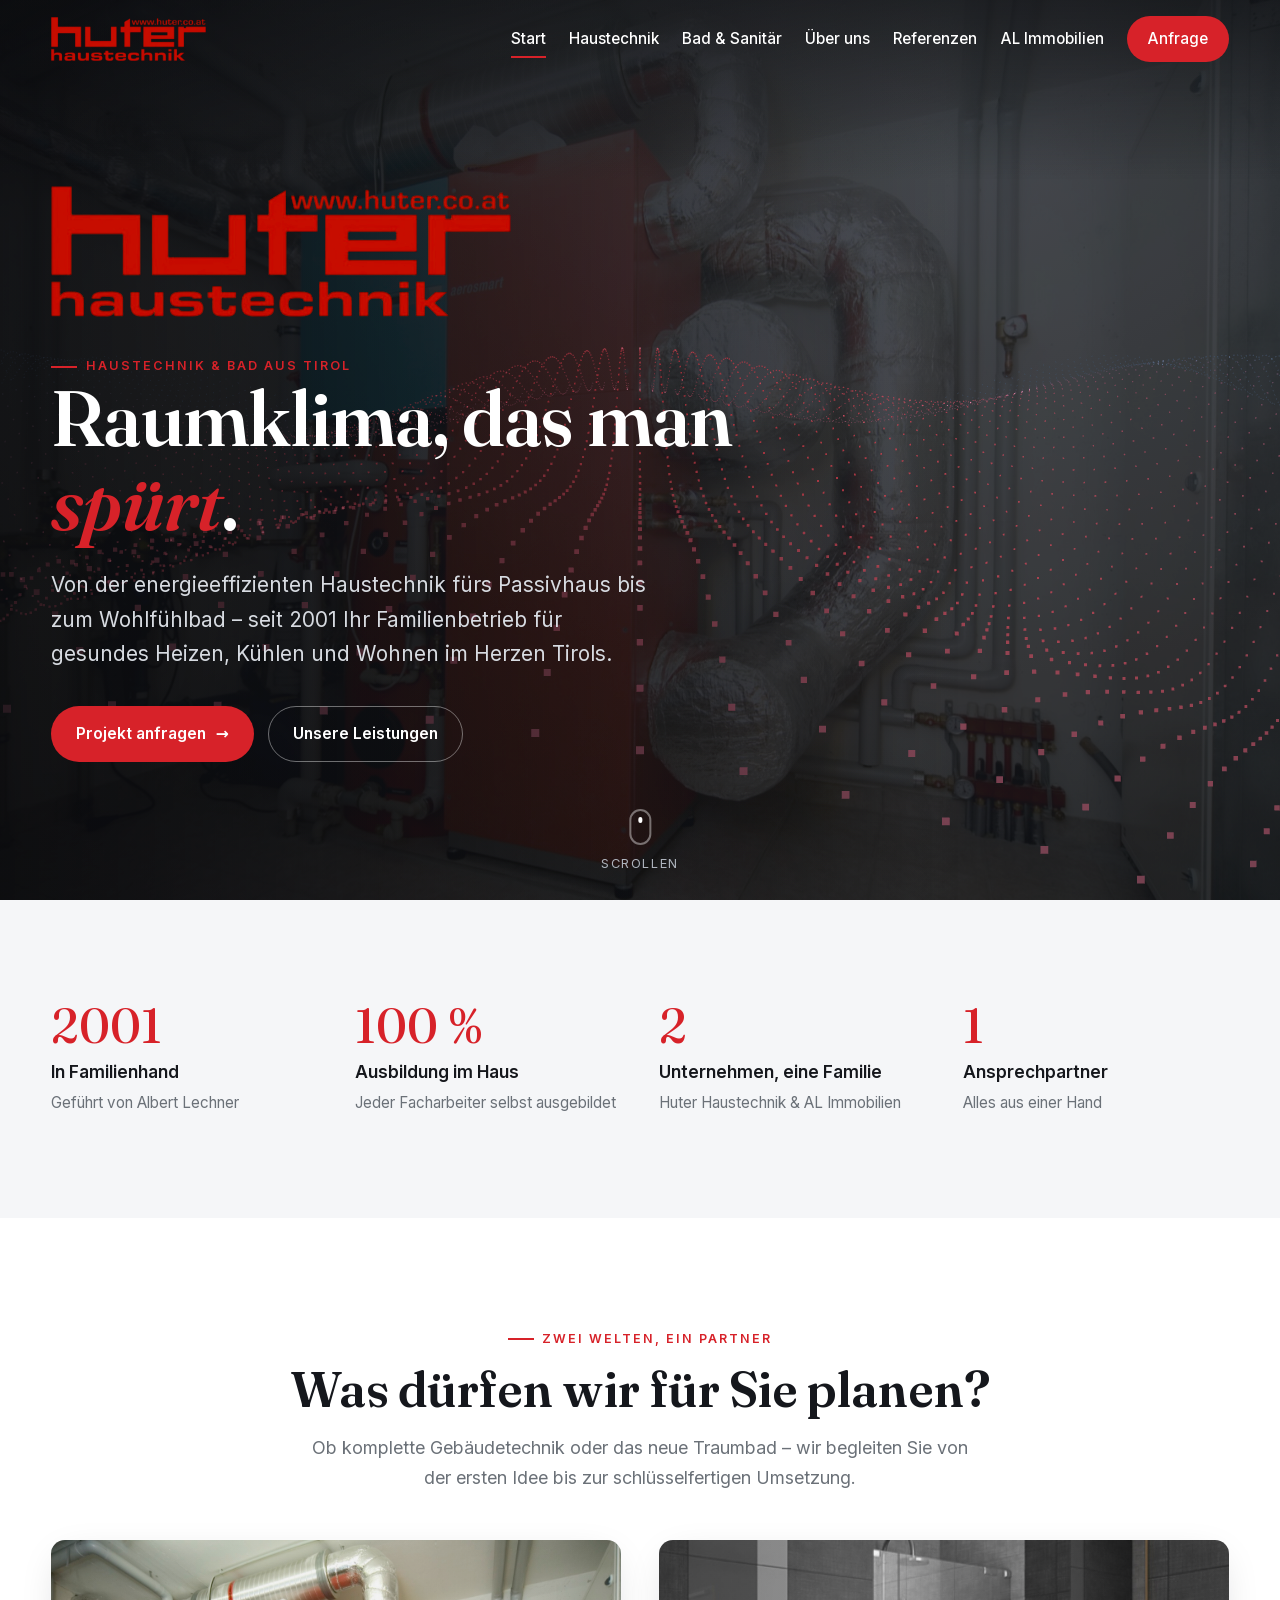
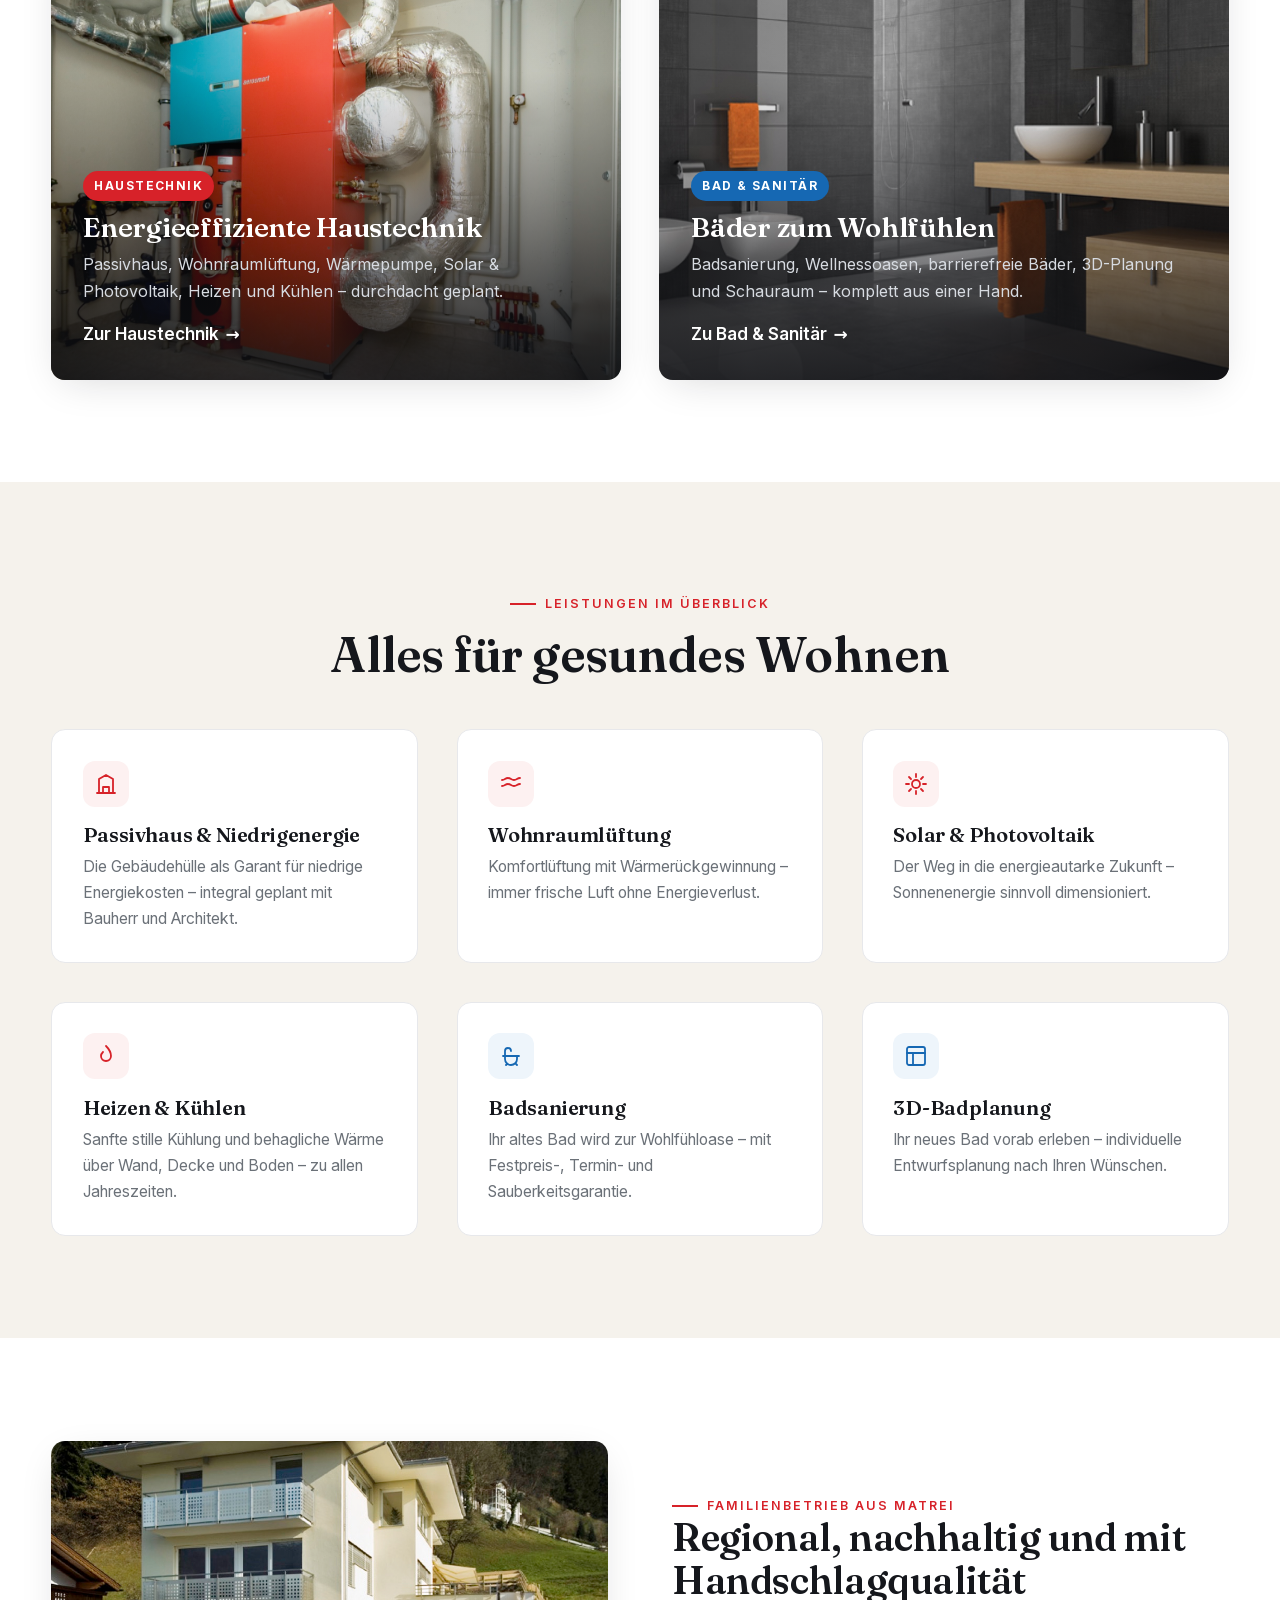
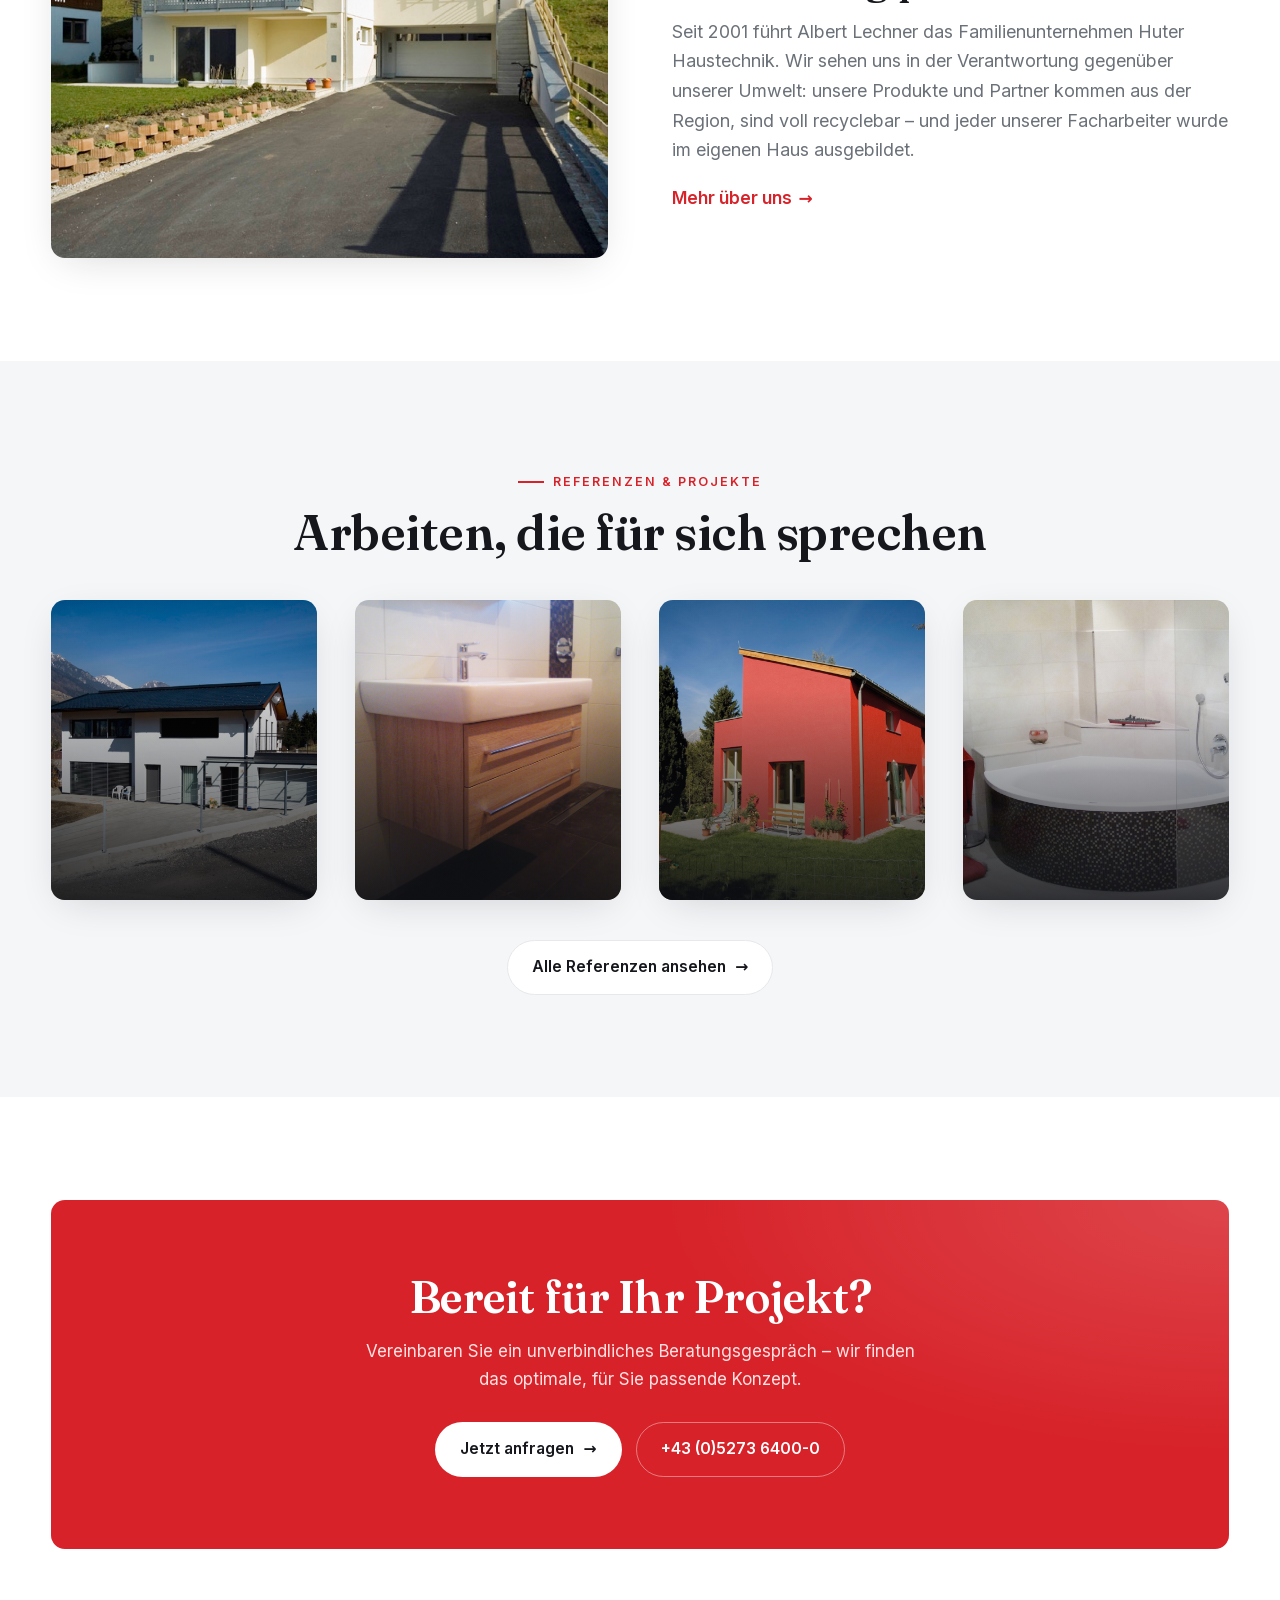
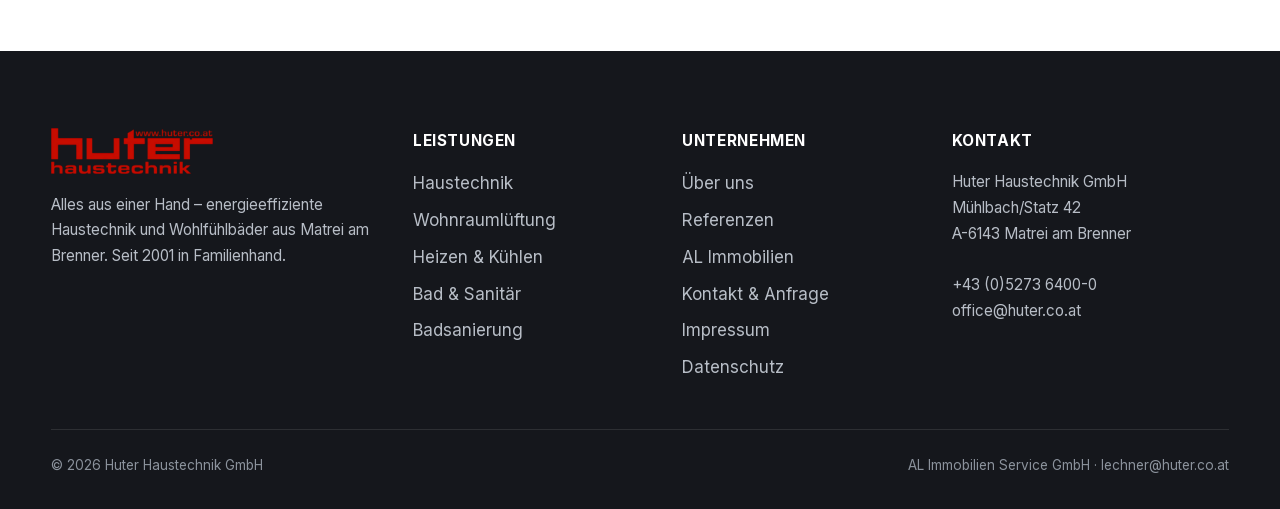
==== commit 6b73197a: "Saubere URLs ohne .html-Endung Interne Links und canonical/og:url auf extensionlose Pfade umgestellt" ====
--- a/index.html
+++ b/index.html
@@ -23,18 +23,18 @@
   <!-- ============ HEADER ============ -->
   <header class="site-header">
     <div class="wrap bar">
-      <a class="brand" href="index.html" aria-label="Huter Haustechnik – Startseite">
+      <a class="brand" href="/" aria-label="Huter Haustechnik – Startseite">
         <img src="assets/logo/huter-logo.png" alt="Huter Haustechnik – Alles aus einer Hand">
       </a>
       <button class="hamb" aria-label="Menü öffnen" aria-expanded="false"><span></span><span></span><span></span></button>
       <nav class="nav" aria-label="Hauptnavigation">
-        <a href="index.html" class="active">Start</a>
-        <a href="haustechnik.html">Haustechnik</a>
-        <a href="bad-sanitaer.html">Bad &amp; Sanitär</a>
-        <a href="ueber-uns.html">Über uns</a>
-        <a href="referenzen.html">Referenzen</a>
-        <a href="al-immobilien.html">AL Immobilien</a>
-        <a href="kontakt.html" class="btn btn-primary">Anfrage</a>
+        <a href="/" class="active">Start</a>
+        <a href="/haustechnik">Haustechnik</a>
+        <a href="/bad-sanitaer">Bad &amp; Sanitär</a>
+        <a href="/ueber-uns">Über uns</a>
+        <a href="/referenzen">Referenzen</a>
+        <a href="/al-immobilien">AL Immobilien</a>
+        <a href="/kontakt" class="btn btn-primary">Anfrage</a>
       </nav>
     </div>
   </header>
@@ -50,7 +50,7 @@
       <h1>Raumklima, das man <span class="accent">spürt</span>.</h1>
       <p>Von der energieeffizienten Haustechnik fürs Passivhaus bis zum Wohlfühlbad – seit 2001 Ihr Familienbetrieb für gesundes Heizen, Kühlen und Wohnen im Herzen Tirols.</p>
       <div class="cta-row">
-        <a href="kontakt.html" class="btn btn-primary">Projekt anfragen <span class="arw">→</span></a>
+        <a href="/kontakt" class="btn btn-primary">Projekt anfragen <span class="arw">→</span></a>
         <a href="#welten" class="btn btn-outline-light">Unsere Leistungen</a>
       </div>
     </div>
@@ -78,7 +78,7 @@
         <p class="sub">Ob komplette Gebäudetechnik oder das neue Traumbad – wir begleiten Sie von der ersten Idee bis zur schlüsselfertigen Umsetzung.</p>
       </div>
       <div class="grid-2">
-        <a class="world-card reveal" href="haustechnik.html">
+        <a class="world-card reveal" href="/haustechnik">
           <img src="assets/img/haustechnik-01.jpg" alt="Moderne Haustechnik im Technikraum">
           <div class="body">
             <span class="tag red">Haustechnik</span>
@@ -87,7 +87,7 @@
             <span class="link-arrow">Zur Haustechnik <span class="arw">→</span></span>
           </div>
         </a>
-        <a class="world-card reveal" data-d="1" href="bad-sanitaer.html">
+        <a class="world-card reveal" data-d="1" href="/bad-sanitaer">
           <img src="assets/img/badsanierung.jpg" alt="Modernes Bad mit dunklen Fliesen">
           <div class="body">
             <span class="tag blue">Bad &amp; Sanitär</span>
@@ -151,7 +151,7 @@
           <span class="eyebrow">Familienbetrieb aus Matrei</span>
           <h2>Regional, nachhaltig und mit Handschlagqualität</h2>
           <p class="sub">Seit 2001 führt Albert Lechner das Familienunternehmen Huter Haustechnik. Wir sehen uns in der Verantwortung gegenüber unserer Umwelt: unsere Produkte und Partner kommen aus der Region, sind voll recyclebar – und jeder unserer Facharbeiter wurde im eigenen Haus ausgebildet.</p>
-          <p style="margin-top:1.2rem"><a href="ueber-uns.html" class="link-arrow">Mehr über uns <span class="arw">→</span></a></p>
+          <p style="margin-top:1.2rem"><a href="/ueber-uns" class="link-arrow">Mehr über uns <span class="arw">→</span></a></p>
         </div>
       </div>
     </div>
@@ -170,7 +170,7 @@
         <div class="world-card reveal" data-d="2" style="min-height:300px"><img src="assets/img/haus-07.jpg" alt="Referenzprojekt Wohnhaus"></div>
         <div class="world-card reveal" data-d="3" style="min-height:300px"><img src="assets/img/projek-03-01.jpg" alt="Referenzprojekt Bad"></div>
       </div>
-      <div class="center" style="margin-top:2.5rem"><a href="referenzen.html" class="btn btn-ghost">Alle Referenzen ansehen <span class="arw">→</span></a></div>
+      <div class="center" style="margin-top:2.5rem"><a href="/referenzen" class="btn btn-ghost">Alle Referenzen ansehen <span class="arw">→</span></a></div>
     </div>
   </section>
 
@@ -181,7 +181,7 @@
         <h2>Bereit für Ihr Projekt?</h2>
         <p>Vereinbaren Sie ein unverbindliches Beratungsgespräch – wir finden das optimale, für Sie passende Konzept.</p>
         <div class="cta-row">
-          <a href="kontakt.html" class="btn btn-light">Jetzt anfragen <span class="arw">→</span></a>
+          <a href="/kontakt" class="btn btn-light">Jetzt anfragen <span class="arw">→</span></a>
           <a href="tel:+43527364000" class="btn btn-outline-light">+43 (0)5273 6400-0</a>
         </div>
       </div>
@@ -199,22 +199,22 @@
         <div>
           <h5>Leistungen</h5>
           <ul>
-            <li><a href="haustechnik.html">Haustechnik</a></li>
-            <li><a href="haustechnik.html#wohnraumlueftung">Wohnraumlüftung</a></li>
-            <li><a href="haustechnik.html#heizen-kuehlen">Heizen &amp; Kühlen</a></li>
-            <li><a href="bad-sanitaer.html">Bad &amp; Sanitär</a></li>
-            <li><a href="bad-sanitaer.html#badsanierung">Badsanierung</a></li>
+            <li><a href="/haustechnik">Haustechnik</a></li>
+            <li><a href="/haustechnik#wohnraumlueftung">Wohnraumlüftung</a></li>
+            <li><a href="/haustechnik#heizen-kuehlen">Heizen &amp; Kühlen</a></li>
+            <li><a href="/bad-sanitaer">Bad &amp; Sanitär</a></li>
+            <li><a href="/bad-sanitaer#badsanierung">Badsanierung</a></li>
           </ul>
         </div>
         <div>
           <h5>Unternehmen</h5>
           <ul>
-            <li><a href="ueber-uns.html">Über uns</a></li>
-            <li><a href="referenzen.html">Referenzen</a></li>
-            <li><a href="al-immobilien.html">AL Immobilien</a></li>
-            <li><a href="kontakt.html">Kontakt &amp; Anfrage</a></li>
-            <li><a href="impressum.html">Impressum</a></li>
-            <li><a href="datenschutz.html">Datenschutz</a></li>
+            <li><a href="/ueber-uns">Über uns</a></li>
+            <li><a href="/referenzen">Referenzen</a></li>
+            <li><a href="/al-immobilien">AL Immobilien</a></li>
+            <li><a href="/kontakt">Kontakt &amp; Anfrage</a></li>
+            <li><a href="/impressum">Impressum</a></li>
+            <li><a href="/datenschutz">Datenschutz</a></li>
           </ul>
         </div>
         <div>
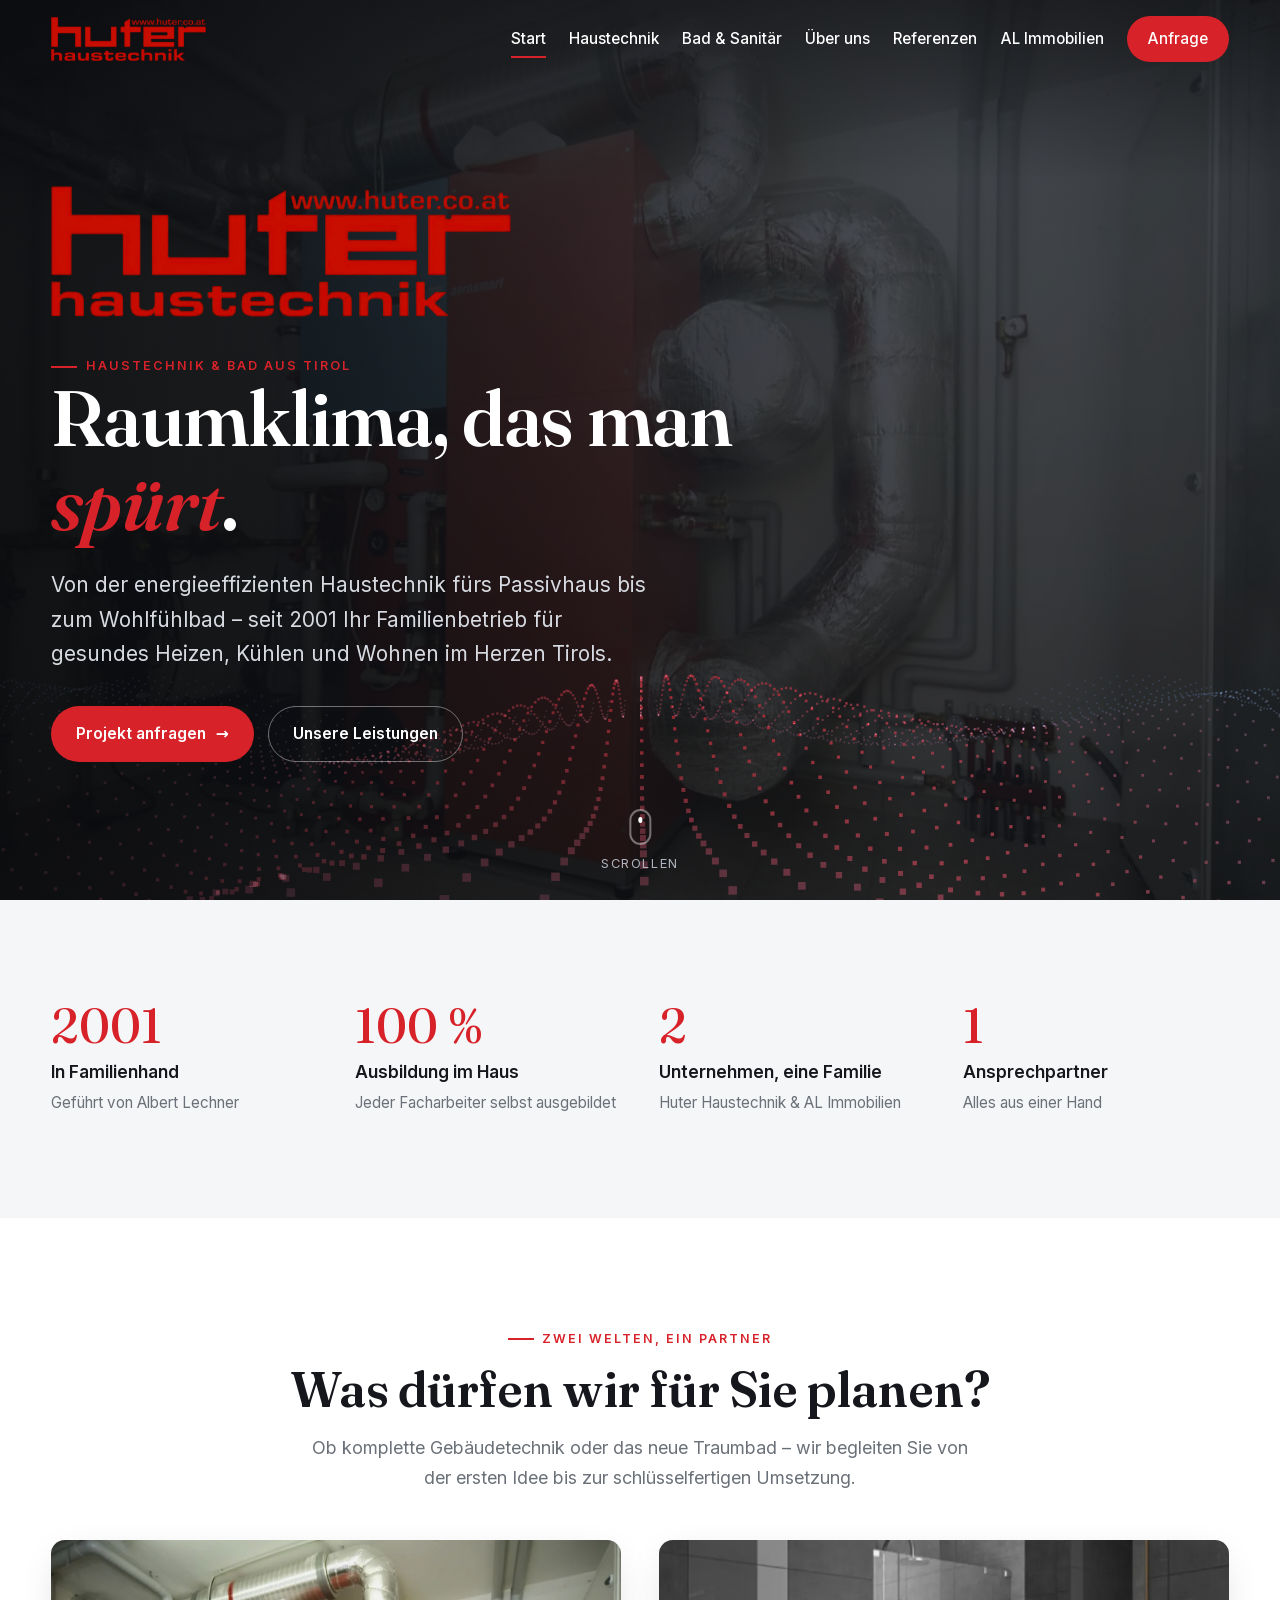
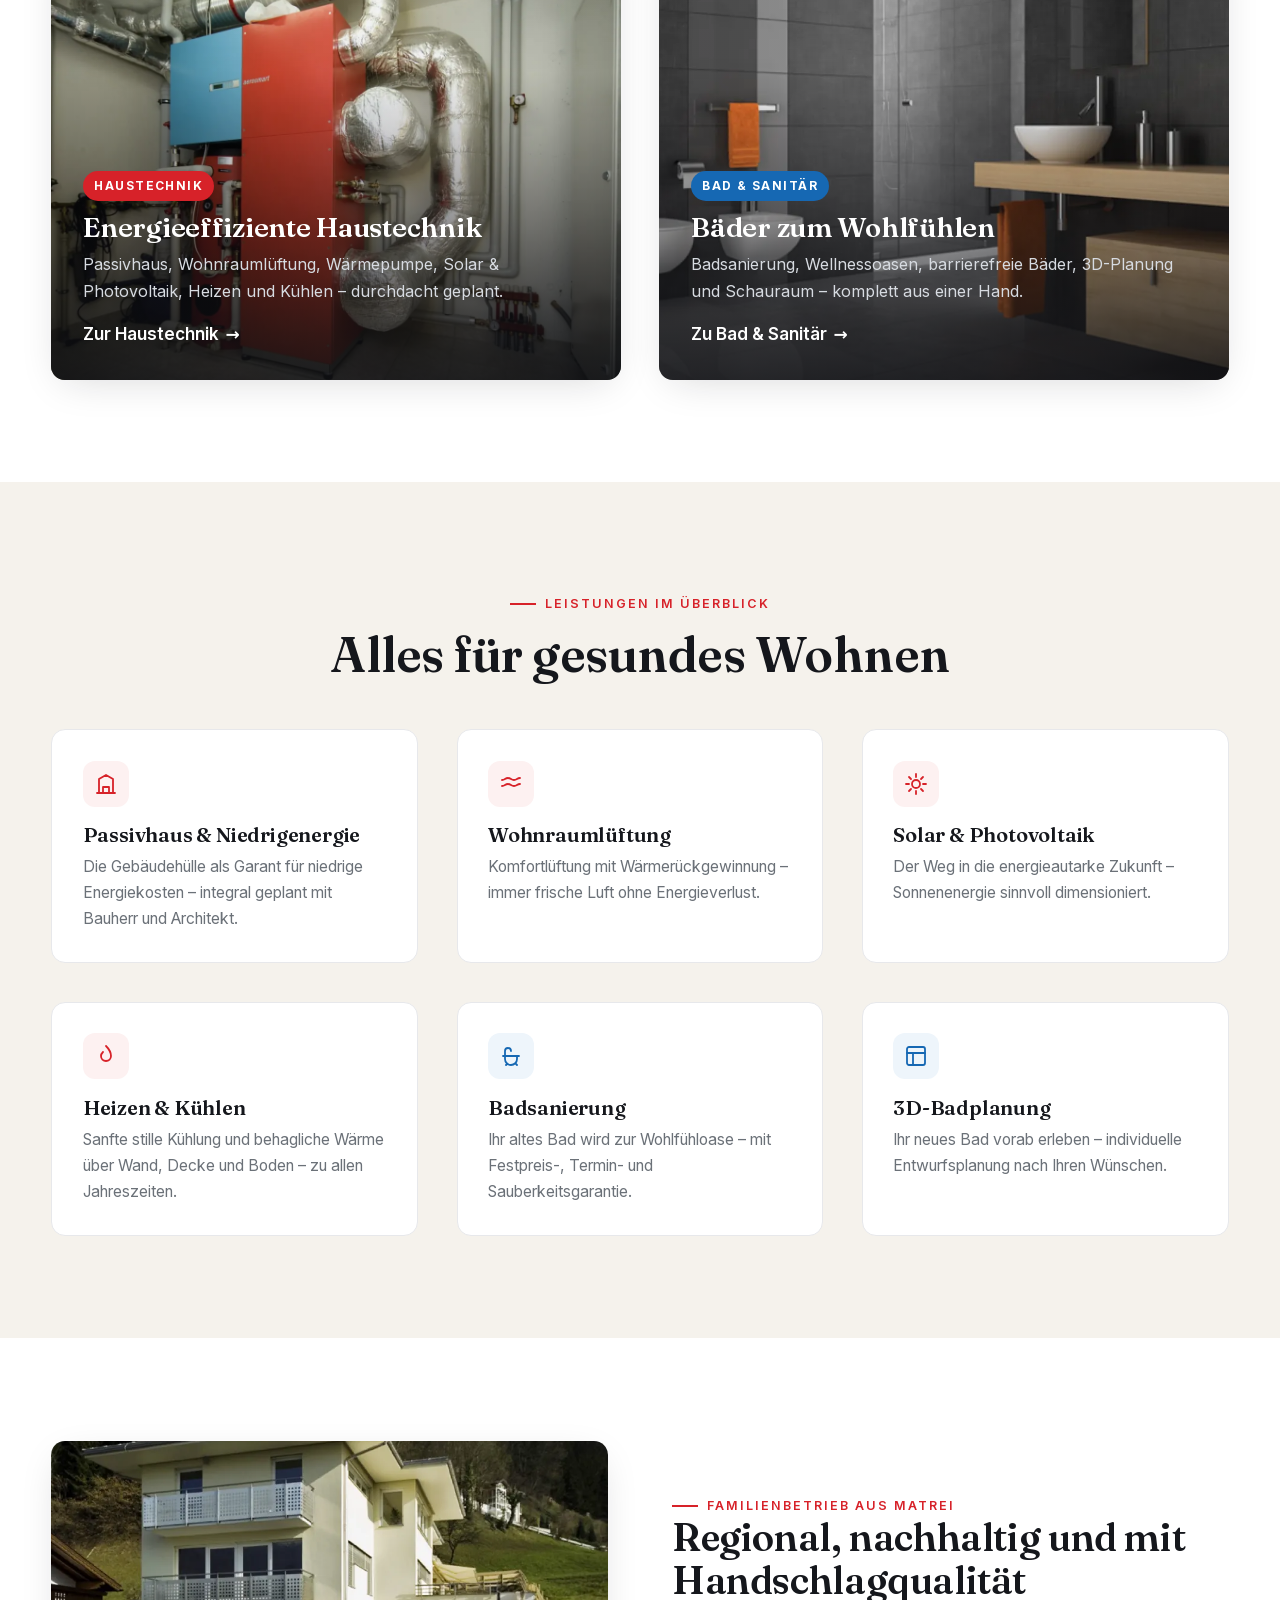
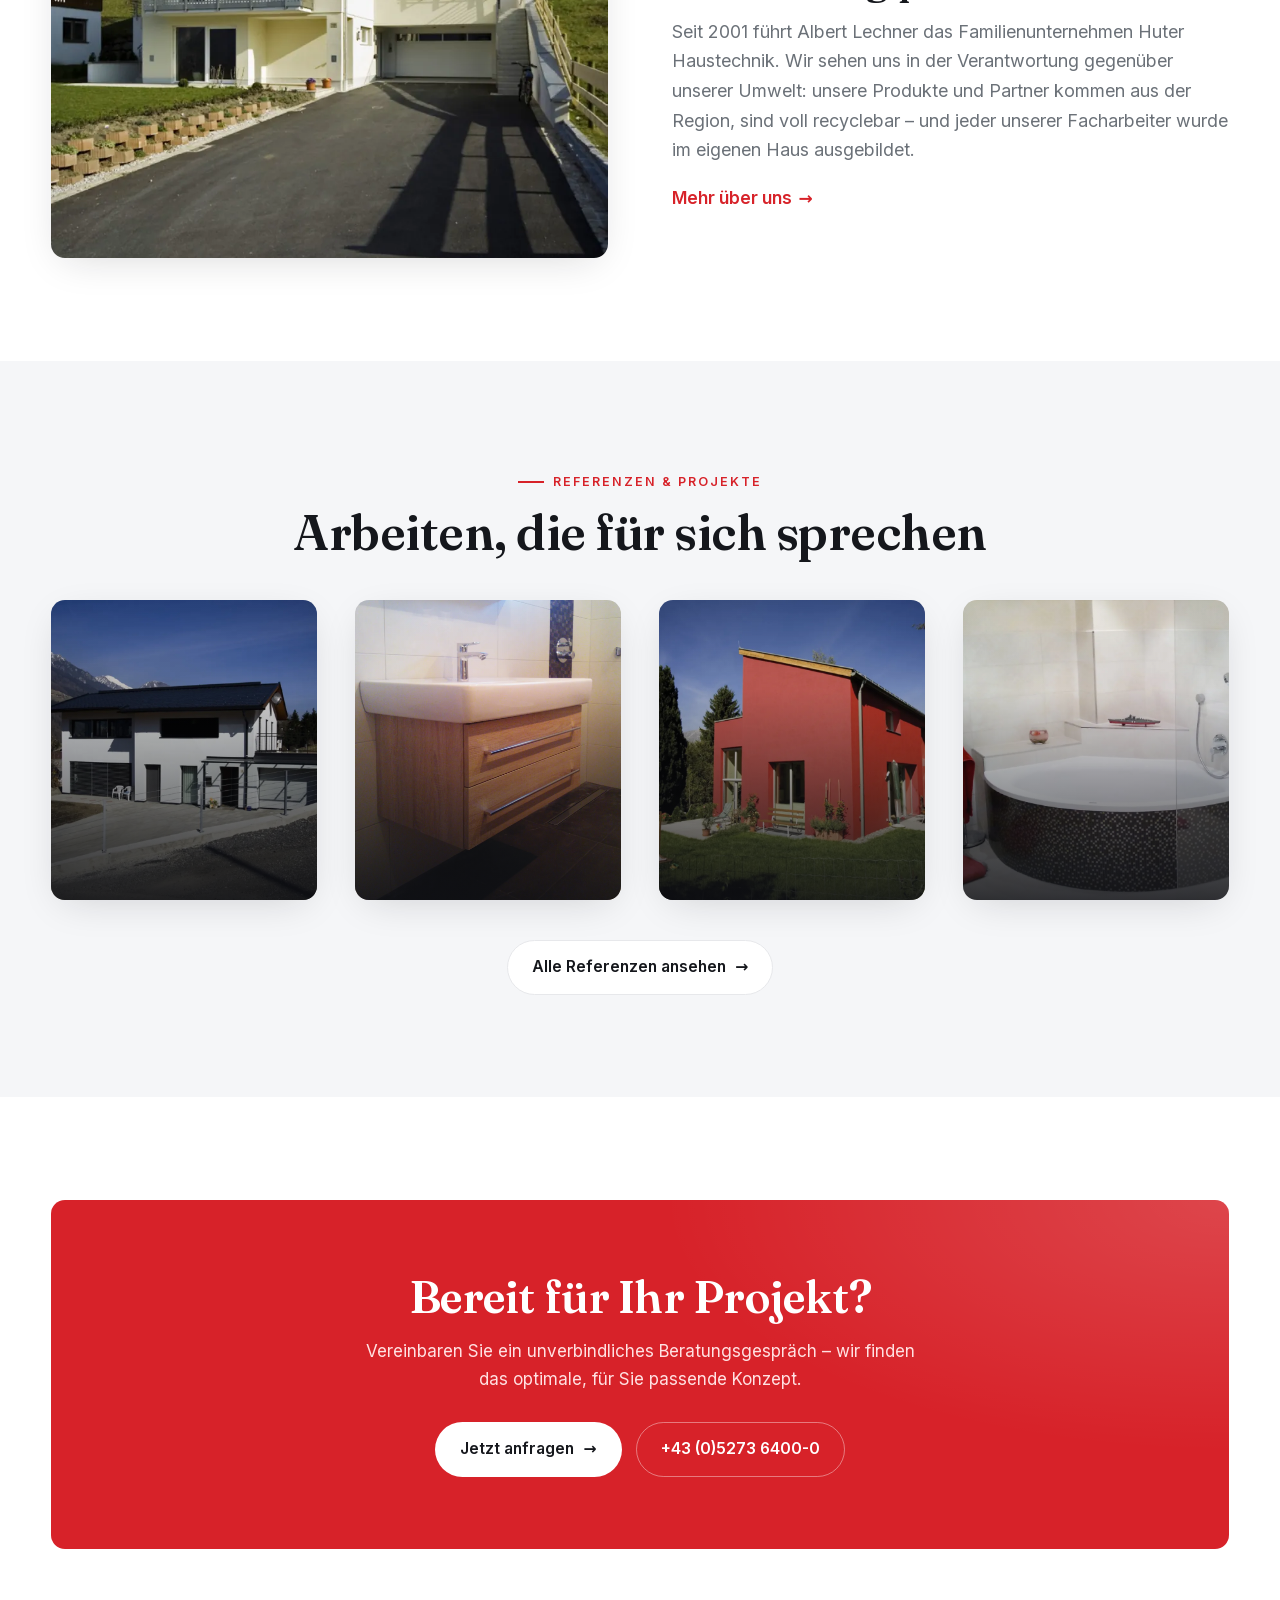
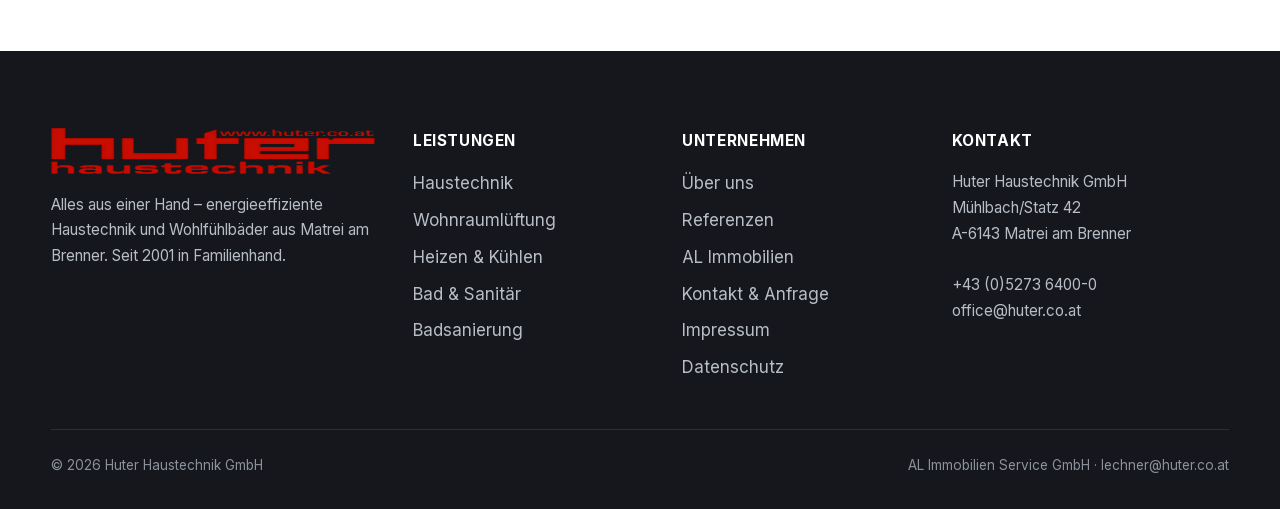
==== commit 644c6663: "Launch-Härtung: Mobilmenü, Bildgewicht, SEO-Basics, Security-Header Kritische Fehler - Mobilmenü war" ====
--- a/index.html
+++ b/index.html
@@ -1,5 +1,5 @@
 <!DOCTYPE html>
-<html lang="de">
+<html lang="de-AT">
 <head>
   <meta charset="utf-8">
   <meta name="viewport" content="width=device-width, initial-scale=1">
@@ -12,11 +12,127 @@
   <meta property="og:title" content="Huter Haustechnik – Raumklima, Passivhaus & Wohlfühlbäder in Tirol">
   <meta property="og:description" content="Huter Haustechnik aus Matrei am Brenner: energieeffiziente Haustechnik fürs Passivhaus, Wohnraumlüftung, Heizen & Kühlen sowie Wohlfühlbäder – alles aus einer Hand. Seit 2001 in Familienhand.">
   <meta property="og:url" content="https://www.huter.co.at/">
-  <meta property="og:image" content="https://www.huter.co.at/assets/img/ueber-uns.jpg">
+  <meta property="og:image" content="https://www.huter.co.at/assets/img/og-huter.jpg">
+  <meta property="og:image:width" content="1200">
+  <meta property="og:image:height" content="630">
+  <meta property="og:image:alt" content="Firmengebäude der Huter Haustechnik GmbH in Matrei am Brenner">
   <meta name="twitter:card" content="summary_large_image">
-  <link rel="icon" href="favicon.ico" sizes="any">
-  <link rel="stylesheet" href="assets/fonts/fonts.css?v=3">
-  <link rel="stylesheet" href="assets/css/style.css?v=3">
+  <link rel="icon" href="/favicon.ico" sizes="32x32">
+  <link rel="apple-touch-icon" href="/apple-touch-icon.png">
+  <link rel="manifest" href="/site.webmanifest">
+  <meta name="theme-color" content="#15171c">
+  <link rel="stylesheet" href="assets/fonts/fonts.css?v=6">
+  <link rel="stylesheet" href="assets/css/style.css?v=6">
+  <noscript><style>.reveal{opacity:1;transform:none}</style></noscript>
+  <!-- Strukturierte Daten. TODO: openingHoursSpecification ergänzen,
+       sobald die Öffnungszeiten feststehen (siehe README). -->
+  <script type="application/ld+json">
+{
+    "@context": "https://schema.org",
+    "@type": [
+      "Plumber",
+      "HVACBusiness"
+    ],
+    "@id": "https://www.huter.co.at/#organisation",
+    "name": "Huter Haustechnik GmbH",
+    "url": "https://www.huter.co.at/",
+    "logo": "https://www.huter.co.at/icon-512.png",
+    "image": "https://www.huter.co.at/assets/img/og-huter.jpg",
+    "description": "Familienbetrieb für energieeffiziente Haustechnik und Wohlfühlbäder in Tirol: Passivhaus, Wohnraumlüftung, Heizen & Kühlen, Solar, Photovoltaik und Badsanierung.",
+    "telephone": "+43527364000",
+    "faxNumber": "+435273640090",
+    "email": "office@huter.co.at",
+    "address": {
+      "@type": "PostalAddress",
+      "streetAddress": "Mühlbach/Statz 42",
+      "postalCode": "6143",
+      "addressLocality": "Matrei am Brenner",
+      "addressRegion": "Tirol",
+      "addressCountry": "AT"
+    },
+    "geo": {
+      "@type": "GeoCoordinates",
+      "latitude": 47.1201305,
+      "longitude": 11.4528764
+    },
+    "hasMap": "https://www.openstreetmap.org/?mlat=47.1201305&mlon=11.4528764#map=17/47.1201305/11.4528764",
+    "foundingDate": "2001",
+    "founder": {
+      "@type": "Person",
+      "name": "Albert Lechner"
+    },
+    "vatID": "ATU43075408",
+    "areaServed": [
+      {
+        "@type": "AdministrativeArea",
+        "name": "Tirol"
+      },
+      {
+        "@type": "AdministrativeArea",
+        "name": "Innsbruck-Land"
+      }
+    ],
+    "knowsLanguage": "de-AT",
+    "makesOffer": [
+      {
+        "@type": "Offer",
+        "itemOffered": {
+          "@type": "Service",
+          "name": "Passivhaus & Niedrigenergie"
+        }
+      },
+      {
+        "@type": "Offer",
+        "itemOffered": {
+          "@type": "Service",
+          "name": "Wohnraumlüftung"
+        }
+      },
+      {
+        "@type": "Offer",
+        "itemOffered": {
+          "@type": "Service",
+          "name": "Heizen & Kühlen"
+        }
+      },
+      {
+        "@type": "Offer",
+        "itemOffered": {
+          "@type": "Service",
+          "name": "Solartechnik & Photovoltaik"
+        }
+      },
+      {
+        "@type": "Offer",
+        "itemOffered": {
+          "@type": "Service",
+          "name": "Badsanierung"
+        }
+      },
+      {
+        "@type": "Offer",
+        "itemOffered": {
+          "@type": "Service",
+          "name": "Barrierefreie Bäder"
+        }
+      },
+      {
+        "@type": "Offer",
+        "itemOffered": {
+          "@type": "Service",
+          "name": "3D-Badplanung"
+        }
+      },
+      {
+        "@type": "Offer",
+        "itemOffered": {
+          "@type": "Service",
+          "name": "Haustechnikplanung"
+        }
+      }
+    ]
+  }
+  </script>
 </head>
 <body class="home">
 
@@ -24,7 +140,7 @@
   <header class="site-header">
     <div class="wrap bar">
       <a class="brand" href="/" aria-label="Huter Haustechnik – Startseite">
-        <img src="assets/logo/huter-logo.png" alt="Huter Haustechnik – Alles aus einer Hand">
+        <img decoding="async" width="900" height="256" src="assets/logo/huter-logo.webp" alt="Huter Haustechnik – Alles aus einer Hand">
       </a>
       <button class="hamb" aria-label="Menü öffnen" aria-expanded="false"><span></span><span></span><span></span></button>
       <nav class="nav" aria-label="Hauptnavigation">
@@ -42,10 +158,10 @@
 
   <!-- ============ HERO ============ -->
   <section class="hero">
-    <div class="hero-fallback" style="background-image:url('assets/img/haustechnik-01.jpg')"></div>
+    <div class="hero-fallback" style="background-image:url('assets/img/haustechnik-01.webp')"></div>
     <canvas id="hero-canvas"></canvas>
     <div class="wrap">
-      <img class="hero-logo" src="assets/logo/huter-logo.png" alt="Huter Haustechnik – Alles aus einer Hand" width="900" height="256">
+      <img decoding="async" class="hero-logo" src="assets/logo/huter-logo.webp" alt="Huter Haustechnik – Alles aus einer Hand" width="900" height="256">
       <span class="eyebrow">Haustechnik &amp; Bad aus Tirol</span>
       <h1>Raumklima, das man <span class="accent">spürt</span>.</h1>
       <p>Von der energieeffizienten Haustechnik fürs Passivhaus bis zum Wohlfühlbad – seit 2001 Ihr Familienbetrieb für gesundes Heizen, Kühlen und Wohnen im Herzen Tirols.</p>
@@ -79,7 +195,7 @@
       </div>
       <div class="grid-2">
         <a class="world-card reveal" href="/haustechnik">
-          <img src="assets/img/haustechnik-01.jpg" alt="Moderne Haustechnik im Technikraum">
+          <img loading="lazy" decoding="async" width="1400" height="933" src="assets/img/haustechnik-01.webp" alt="Moderne Haustechnik im Technikraum">
           <div class="body">
             <span class="tag red">Haustechnik</span>
             <h3>Energieeffiziente Haustechnik</h3>
@@ -88,7 +204,7 @@
           </div>
         </a>
         <a class="world-card reveal" data-d="1" href="/bad-sanitaer">
-          <img src="assets/img/badsanierung.jpg" alt="Modernes Bad mit dunklen Fliesen">
+          <img loading="lazy" decoding="async" width="1400" height="711" src="assets/img/badsanierung.webp" alt="Modernes Bad mit dunklen Fliesen">
           <div class="body">
             <span class="tag blue">Bad &amp; Sanitär</span>
             <h3>Bäder zum Wohlfühlen</h3>
@@ -146,7 +262,7 @@
   <section class="section">
     <div class="wrap">
       <div class="feature">
-        <div class="media reveal"><img src="assets/img/haus-06-2.jpg" alt="Modernes Wohnhaus in Tirol"></div>
+        <div class="media reveal"><img loading="lazy" decoding="async" width="934" height="1400" src="assets/img/haus-06-2.webp" alt="Modernes Wohnhaus in Tirol"></div>
         <div class="reveal" data-d="1">
           <span class="eyebrow">Familienbetrieb aus Matrei</span>
           <h2>Regional, nachhaltig und mit Handschlagqualität</h2>
@@ -165,10 +281,10 @@
         <h2 class="h-lead">Arbeiten, die für sich sprechen</h2>
       </div>
       <div class="grid-4">
-        <div class="world-card reveal" style="min-height:300px"><img src="assets/img/haus-05.jpg" alt="Referenzprojekt Wohnhaus"></div>
-        <div class="world-card reveal" data-d="1" style="min-height:300px"><img src="assets/img/projek-04-01.jpg" alt="Referenzprojekt Bad"></div>
-        <div class="world-card reveal" data-d="2" style="min-height:300px"><img src="assets/img/haus-07.jpg" alt="Referenzprojekt Wohnhaus"></div>
-        <div class="world-card reveal" data-d="3" style="min-height:300px"><img src="assets/img/projek-03-01.jpg" alt="Referenzprojekt Bad"></div>
+        <div class="world-card reveal" style="min-height:300px"><img loading="lazy" decoding="async" width="1400" height="933" src="assets/img/haus-05.webp" alt="Referenzprojekt Wohnhaus"></div>
+        <div class="world-card reveal" data-d="1" style="min-height:300px"><img loading="lazy" decoding="async" width="1043" height="1400" src="assets/img/projek-04-01.webp" alt="Referenzprojekt Bad"></div>
+        <div class="world-card reveal" data-d="2" style="min-height:300px"><img loading="lazy" decoding="async" width="1400" height="934" src="assets/img/haus-07.webp" alt="Referenzprojekt Wohnhaus"></div>
+        <div class="world-card reveal" data-d="3" style="min-height:300px"><img loading="lazy" decoding="async" width="1400" height="917" src="assets/img/projek-03-01.webp" alt="Referenzprojekt Bad"></div>
       </div>
       <div class="center" style="margin-top:2.5rem"><a href="/referenzen" class="btn btn-ghost">Alle Referenzen ansehen <span class="arw">→</span></a></div>
     </div>
@@ -193,7 +309,7 @@
     <div class="wrap">
       <div class="footer-grid">
         <div>
-          <img class="flogo" src="assets/logo/huter-logo.png" alt="Huter Haustechnik">
+          <img loading="lazy" decoding="async" width="900" height="256" class="flogo" src="assets/logo/huter-logo.webp" alt="Huter Haustechnik">
           <p class="muted">Alles aus einer Hand – energieeffiziente Haustechnik und Wohlfühlbäder aus Matrei am Brenner. Seit 2001 in Familienhand.</p>
         </div>
         <div>
@@ -235,7 +351,7 @@
     </div>
   </footer>
 
-  <script src="assets/js/main.js?v=3" defer></script>
-  <script src="assets/js/hero.js?v=3" type="module"></script>
+  <script src="assets/js/main.js?v=6" defer></script>
+  <script src="assets/js/hero.js?v=6" defer></script>
 </body>
 </html>
--- a/assets/css/style.css
+++ b/assets/css/style.css
@@ -108,11 +108,22 @@
 }
 .site-header .bar {
   display: flex; align-items: center; justify-content: space-between;
-  height: 78px;
+  gap: 1.75rem; height: 78px;
 }
 .brand img { height: 44px; width: auto; display: block; }
 
-.site-header.scrolled { background: rgba(255,255,255,.94); backdrop-filter: saturate(1.4) blur(10px); box-shadow: 0 1px 0 var(--line); }
+/* Hintergrund + Blur liegen auf einem Pseudo-Element, NICHT auf .site-header selbst:
+   backdrop-filter würde sonst einen containing block für das fixed positionierte
+   .nav-Panel erzeugen – das Mobilmenü wäre dann nur so hoch wie der Header. */
+.site-header::before {
+  content: ""; position: absolute; inset: 0; z-index: -1;
+  background: rgba(255,255,255,.94);
+  backdrop-filter: saturate(1.4) blur(10px);
+  -webkit-backdrop-filter: saturate(1.4) blur(10px);
+  box-shadow: 0 1px 0 var(--line);
+  opacity: 0; transition: opacity .25s ease;
+}
+.site-header.scrolled::before { opacity: 1; }
 .site-header.scrolled .brand img { height: 38px; transition: height .25s ease; }
 .site-header.scrolled .nav a { color: var(--ink); }
 .site-header.scrolled .hamb span { background: var(--ink); }
@@ -127,6 +138,14 @@
 
 .hamb { display: none; flex-direction: column; gap: 5px; background: none; border: 0; padding: 8px; cursor: pointer; }
 .hamb span { width: 26px; height: 2px; background: #fff; display: block; transition: transform .25s ease, opacity .2s ease; }
+
+/* Enger Bereich zwischen Mobil-Breakpoint und komfortabler Desktop-Breite:
+   Navigation zusammenrücken, damit sie nicht ins Logo läuft. */
+@media (min-width: 901px) and (max-width: 1100px) {
+  .nav { gap: 1rem; }
+  .nav a { font-size: .88rem; }
+  .nav .btn { padding: .55rem 1rem; }
+}
 
 /* Mobile nav */
 @media (max-width: 900px) {
@@ -142,6 +161,14 @@
   .site-header.scrolled .nav a { color: #fff; }
   .nav .btn { margin-top: .5rem; }
   body.nav-open { overflow: hidden; }
+
+  /* Burger muss über dem geöffneten Panel bleiben, sonst gibt es keinen
+     sichtbaren Weg zurück – und wird dort zum Schließen-X. */
+  .hamb { position: relative; z-index: 2; }
+  body.nav-open .site-header .hamb span { background: #fff; }
+  body.nav-open .hamb span:nth-child(1) { transform: translateY(7px) rotate(45deg); }
+  body.nav-open .hamb span:nth-child(2) { opacity: 0; }
+  body.nav-open .hamb span:nth-child(3) { transform: translateY(-7px) rotate(-45deg); }
   .nav-scrim { position: fixed; inset: 0; background: rgba(0,0,0,.5); opacity: 0; pointer-events: none; transition: opacity .3s ease; z-index: 99; }
   .nav-scrim.show { opacity: 1; pointer-events: auto; }
 }
@@ -312,6 +339,11 @@
 .check { display: flex; gap: .6rem; align-items: center; font-size: .96rem; color: var(--ink-700); }
 .check input { width: auto; }
 .form .hint { font-size: .82rem; color: var(--muted); margin-top: 1.1rem; }
+/* fieldset für die Checkbox-Gruppe: optisch identisch zu einem .field mit label */
+fieldset.field { border: 0; padding: 0; margin-inline: 0; }
+fieldset.field legend { padding: 0; font-weight: 600; font-size: .9rem; margin-bottom: .4rem; }
+/* Honeypot – für Menschen und Screenreader unsichtbar, für Bots ausfüllbar */
+.hp { position: absolute; left: -9999px; width: 1px; height: 1px; overflow: hidden; }
 
 /* ---------- Map ---------- */
 .map-embed { border: 0; width: 100%; height: 100%; min-height: 320px; border-radius: var(--radius); }
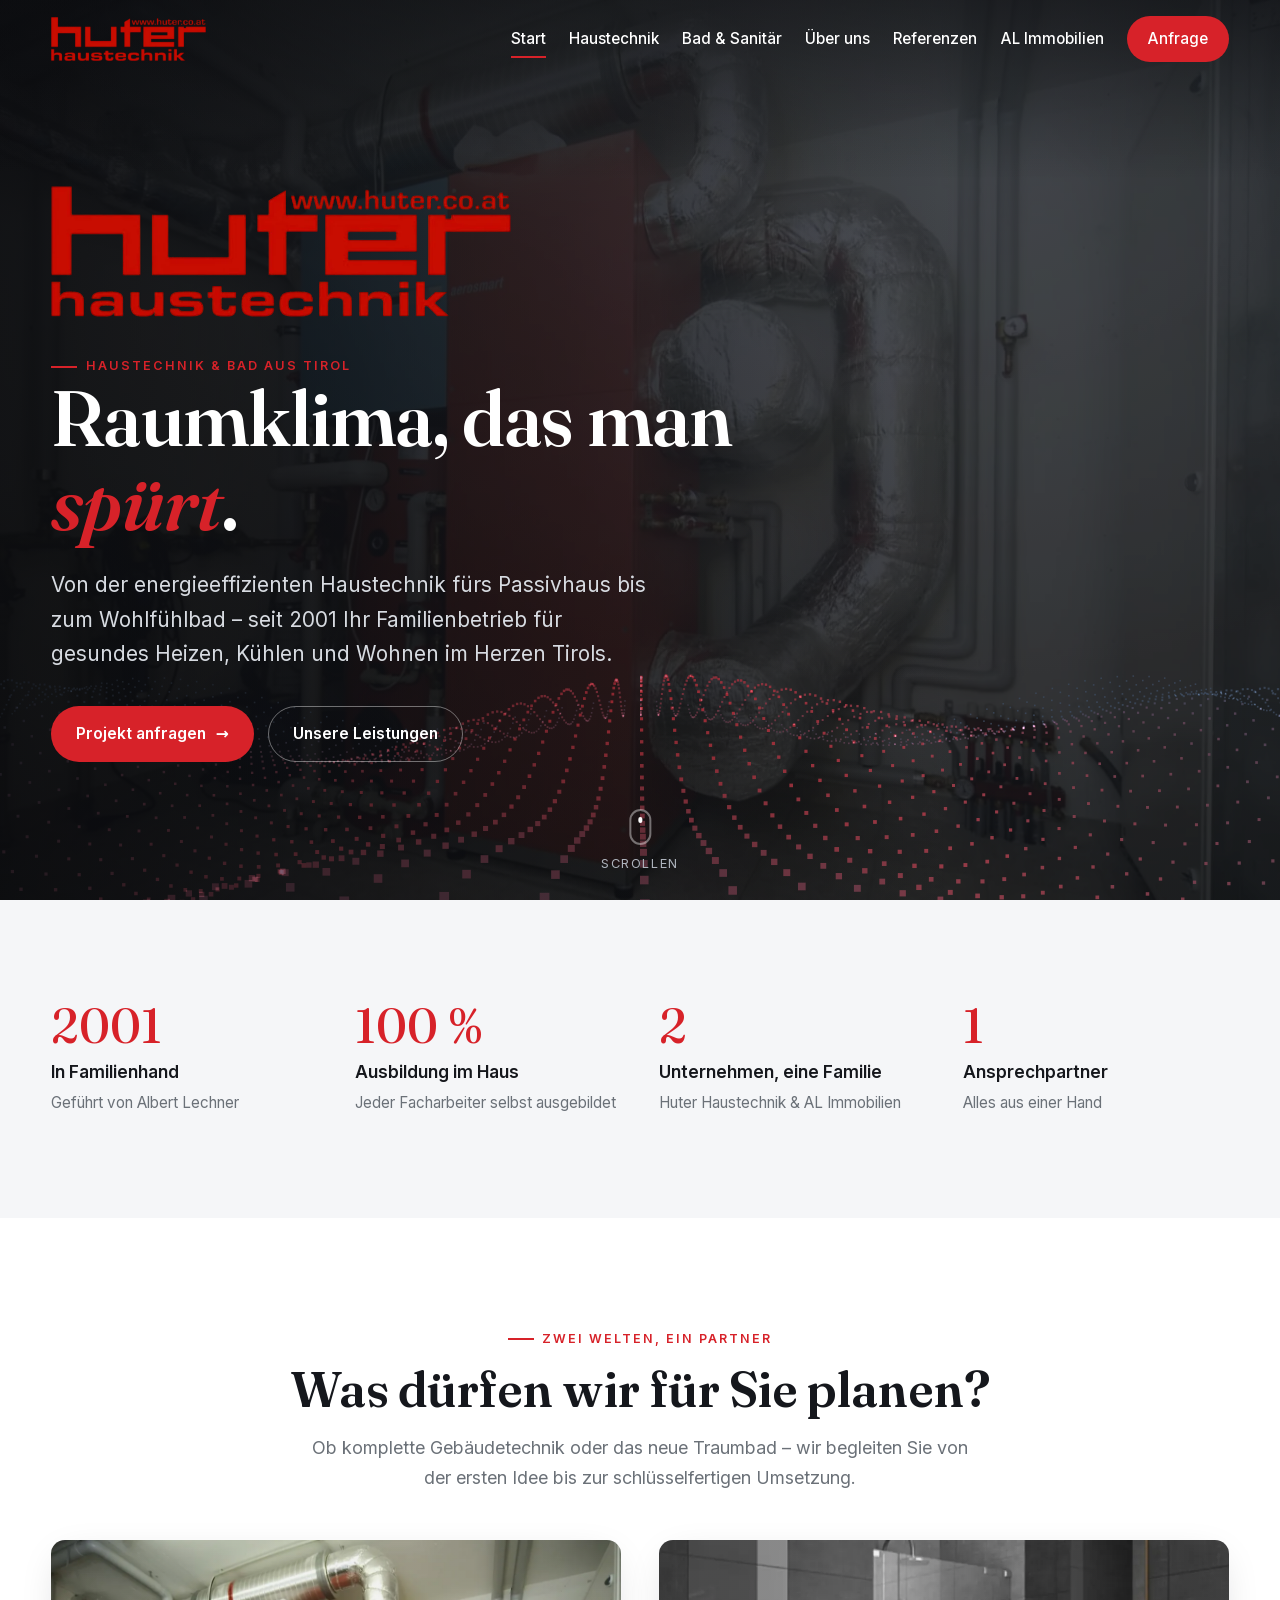
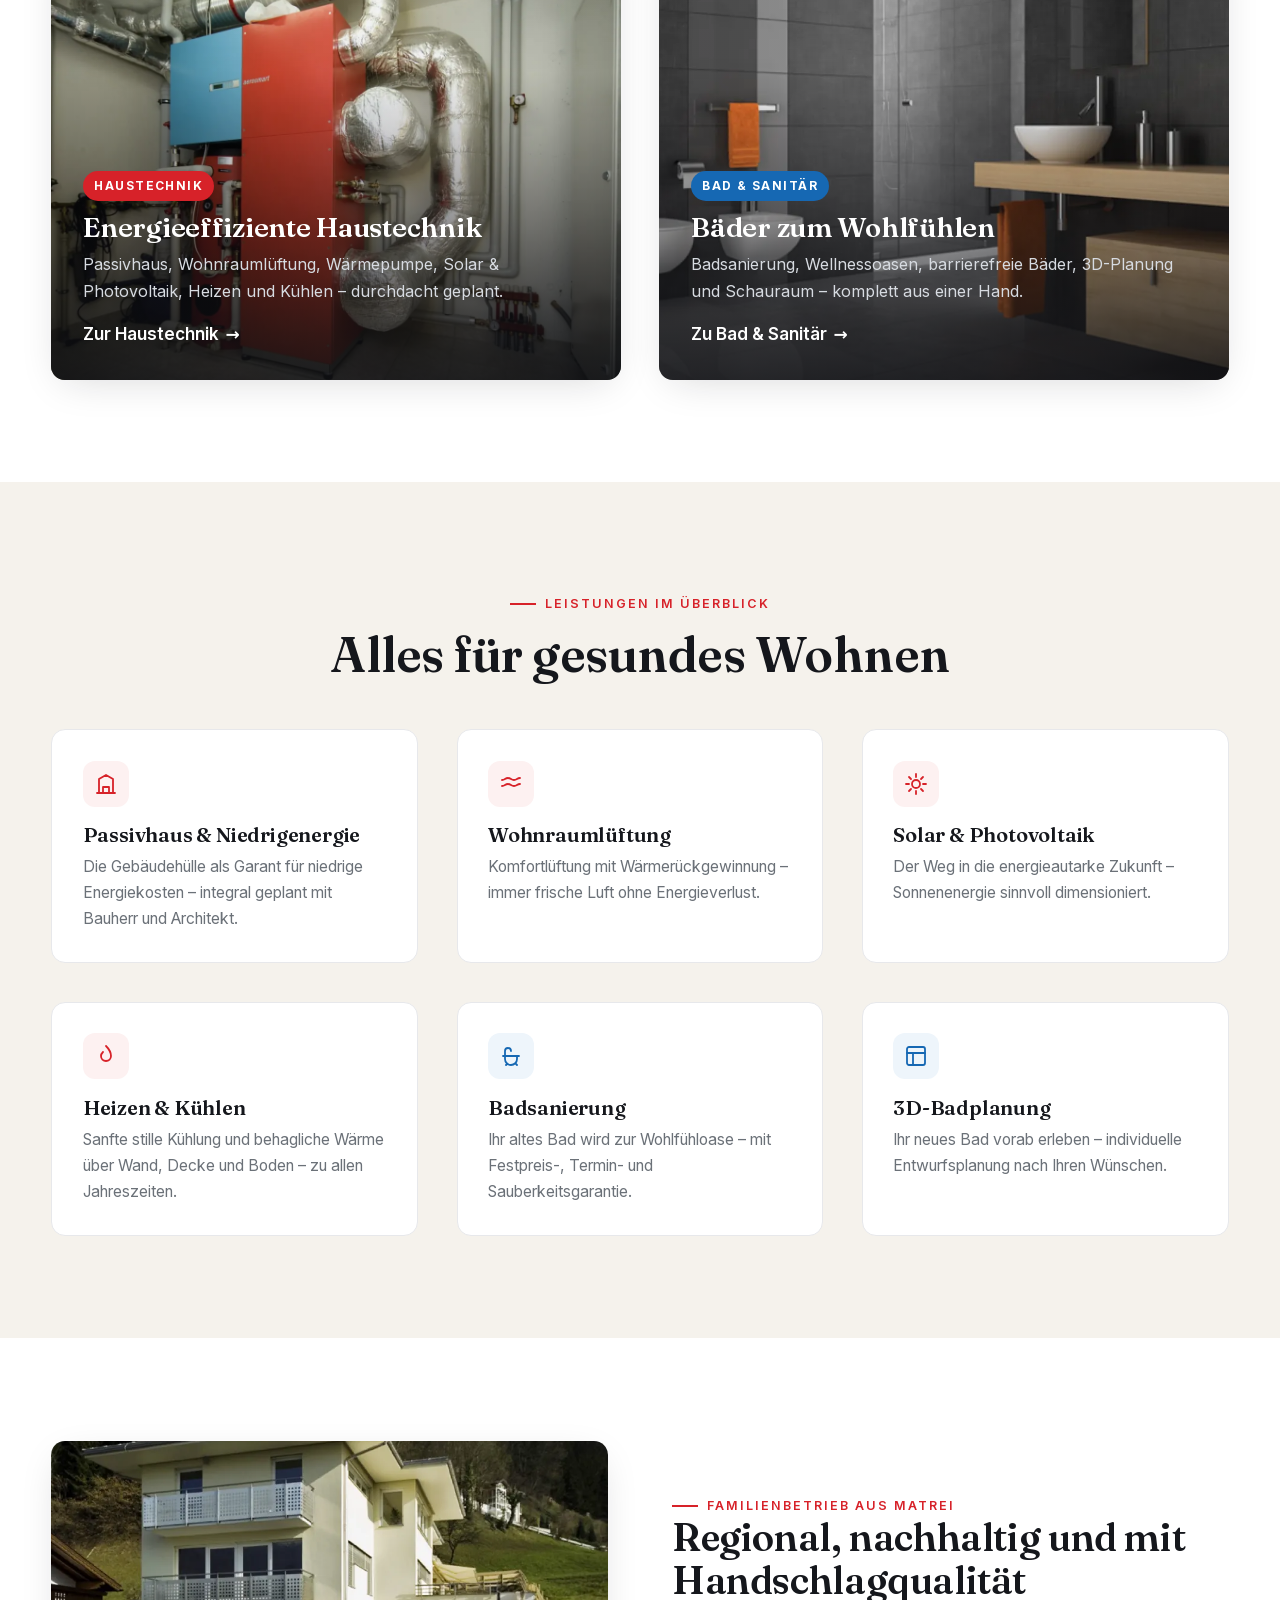
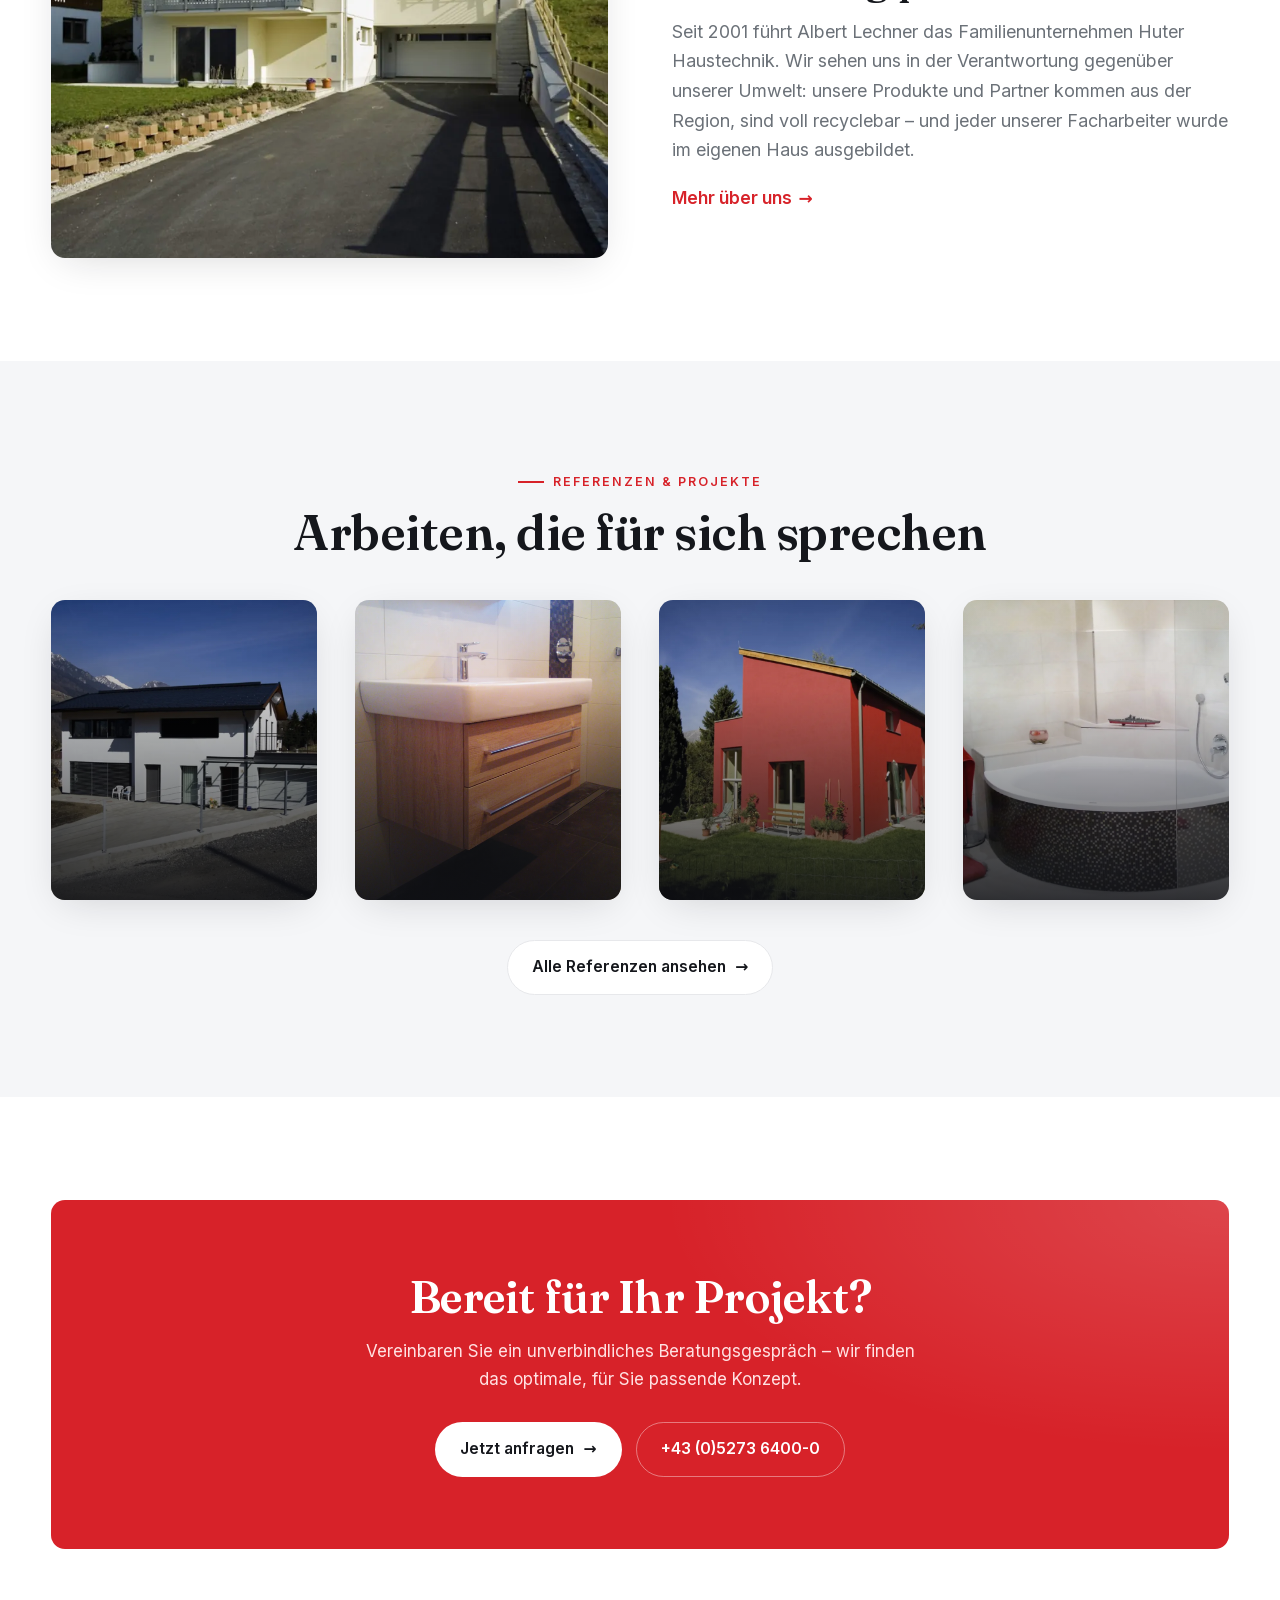
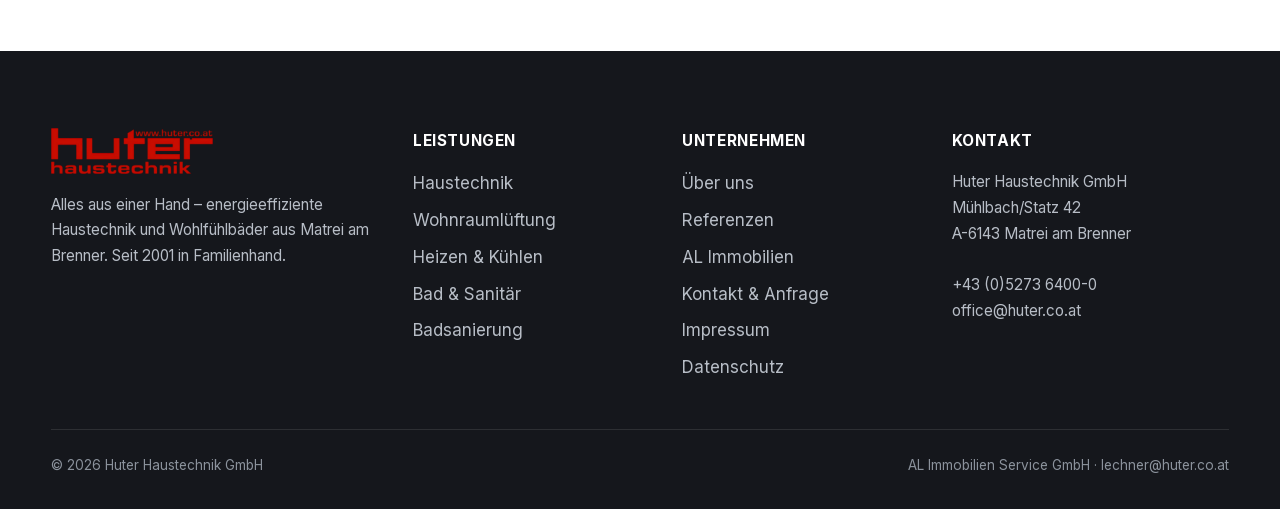
==== commit d391e94c: "Bildverzerrung durch width/height-Attribute beheben Die width/height-Attribute wirken als Presentati" ====
--- a/index.html
+++ b/index.html
@@ -21,8 +21,8 @@
   <link rel="apple-touch-icon" href="/apple-touch-icon.png">
   <link rel="manifest" href="/site.webmanifest">
   <meta name="theme-color" content="#15171c">
-  <link rel="stylesheet" href="assets/fonts/fonts.css?v=6">
-  <link rel="stylesheet" href="assets/css/style.css?v=6">
+  <link rel="stylesheet" href="assets/fonts/fonts.css?v=7">
+  <link rel="stylesheet" href="assets/css/style.css?v=7">
   <noscript><style>.reveal{opacity:1;transform:none}</style></noscript>
   <!-- Strukturierte Daten. TODO: openingHoursSpecification ergänzen,
        sobald die Öffnungszeiten feststehen (siehe README). -->
@@ -351,7 +351,7 @@
     </div>
   </footer>
 
-  <script src="assets/js/main.js?v=6" defer></script>
-  <script src="assets/js/hero.js?v=6" defer></script>
+  <script src="assets/js/main.js?v=7" defer></script>
+  <script src="assets/js/hero.js?v=7" defer></script>
 </body>
 </html>
--- a/assets/css/style.css
+++ b/assets/css/style.css
@@ -49,7 +49,11 @@
   text-rendering: optimizeLegibility;
   overflow-x: hidden;
 }
-img { max-width: 100%; display: block; }
+/* height:auto ist Pflicht, weil alle <img> width/height-Attribute tragen (gegen
+   Layout-Sprünge). Ohne das gilt der Attributwert als Höhe und das Bild wird
+   verzerrt. Regeln, die bewusst beide Dimensionen setzen (.world-card img,
+   .feature .media img), sind spezifischer und stechen das hier aus. */
+img { max-width: 100%; height: auto; display: block; }
 a { color: inherit; text-decoration: none; }
 h1, h2, h3, h4 { font-family: var(--serif); font-weight: 600; line-height: 1.1; letter-spacing: -.01em; }
 
@@ -364,7 +368,9 @@
 .site-footer a { color: #b7bdc6; }
 .site-footer a:hover { color: #fff; }
 .footer-grid { display: grid; grid-template-columns: 1.4fr 1fr 1fr 1.2fr; gap: var(--gap); }
-.site-footer .flogo { height: 46px; margin-bottom: 1.1rem; }
+/* width:auto nötig, sonst zieht das width-Attribut (900) das Logo auf die volle
+   Spaltenbreite, während die Höhe bei 46px bleibt. */
+.site-footer .flogo { height: 46px; width: auto; margin-bottom: 1.1rem; }
 .site-footer h5 { color: #fff; font-family: var(--sans); font-weight: 700; font-size: .95rem; letter-spacing: .04em; text-transform: uppercase; margin-bottom: 1rem; }
 .site-footer ul { list-style: none; padding: 0; display: grid; gap: .55rem; }
 .site-footer .muted { font-size: .95rem; line-height: 1.7; }
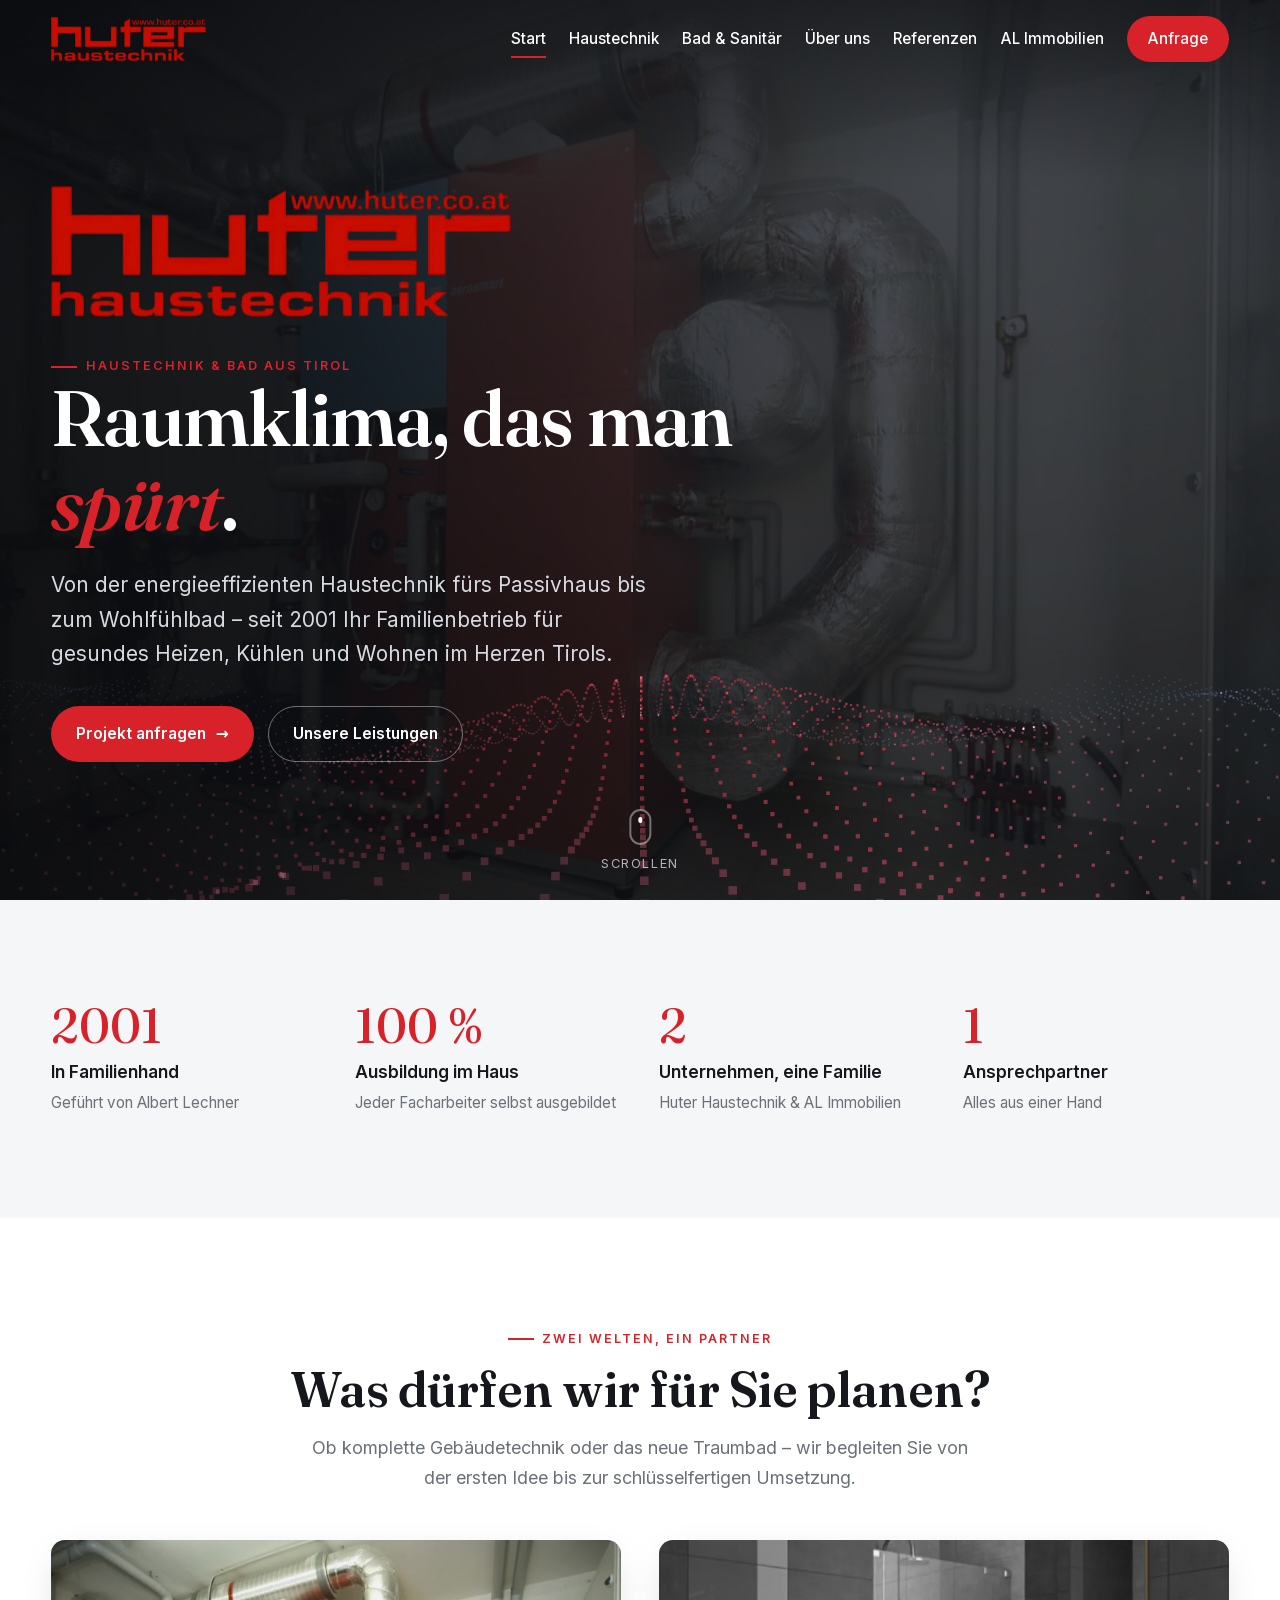
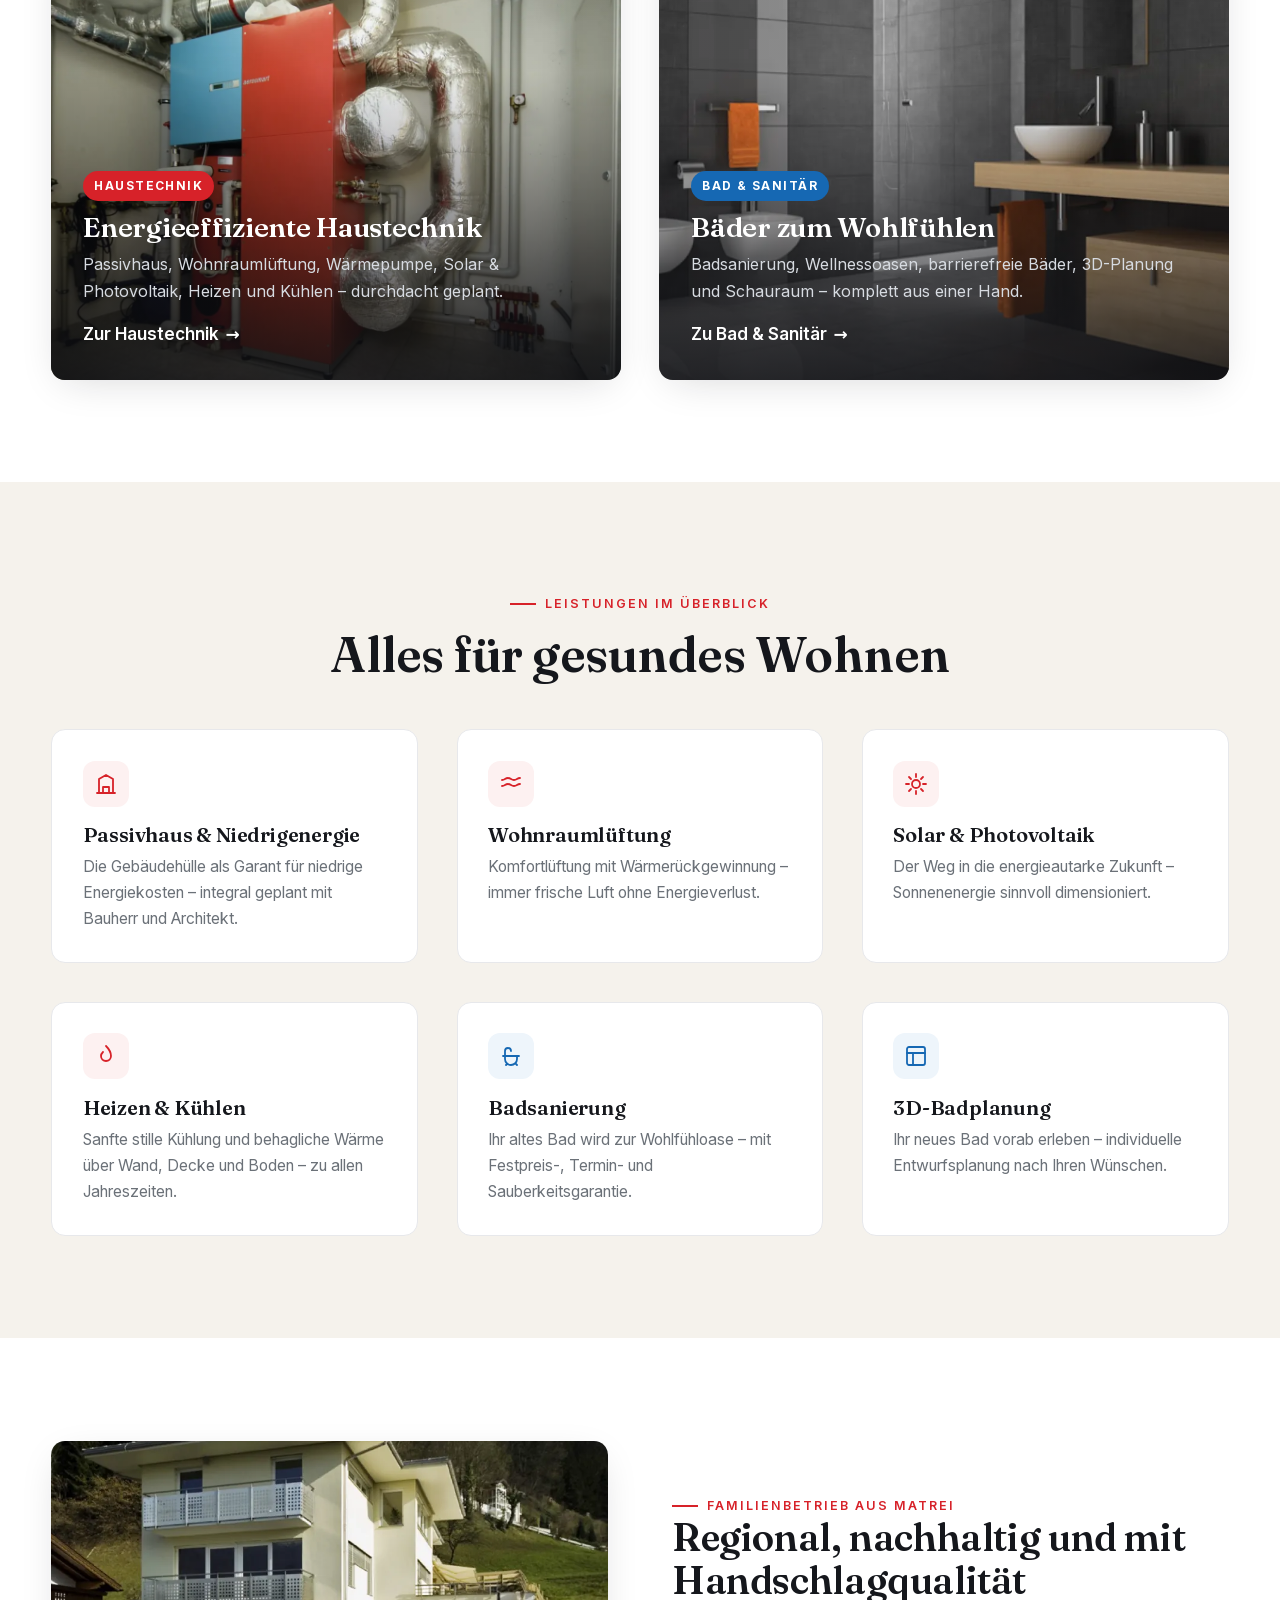
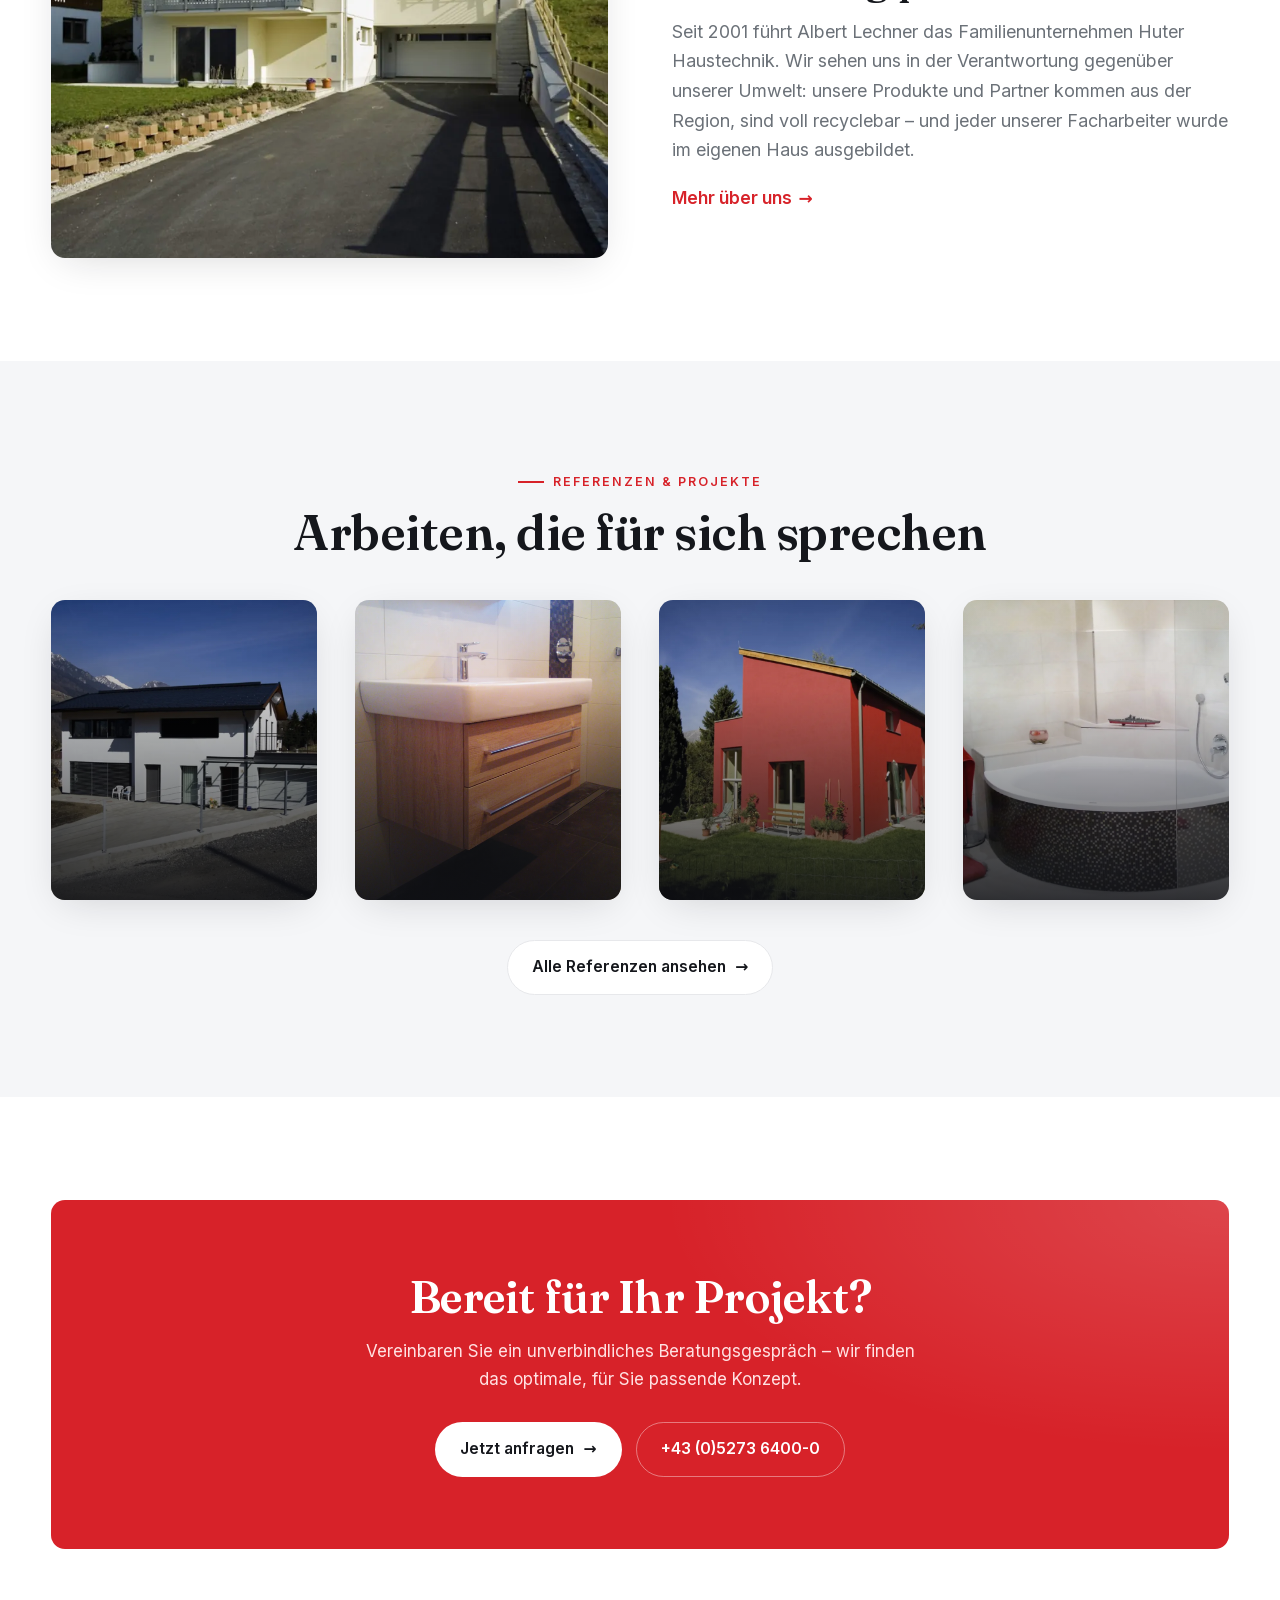
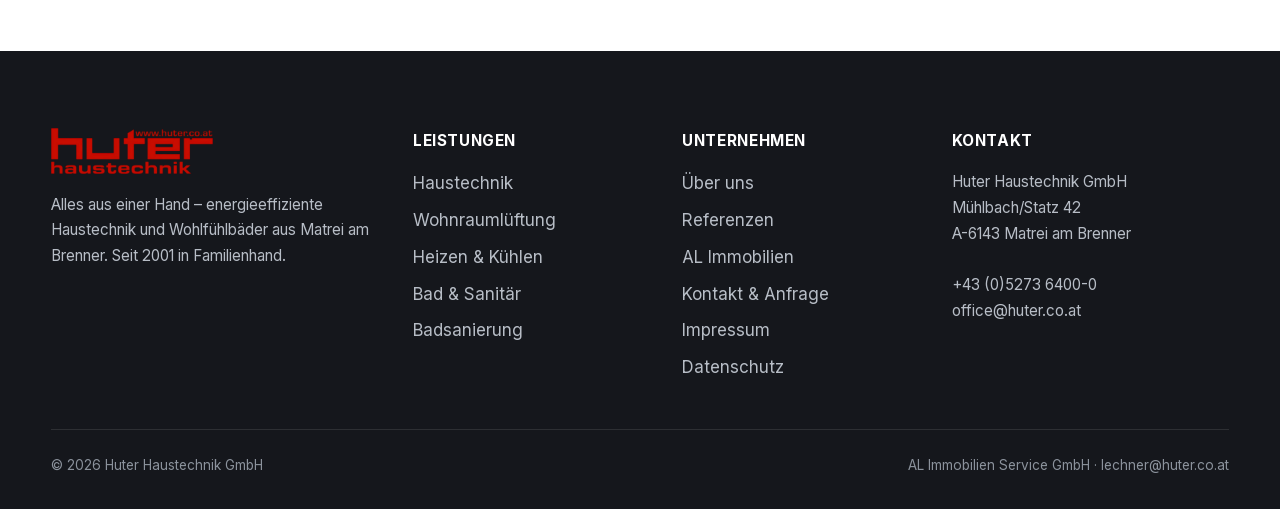
==== commit c2b4c1a3: "Scroll-Hinweis kollidiert nicht mehr mit dem Hero-Button Der Scroll-Hinweis belegt rund 91px (65px h" ====
--- a/index.html
+++ b/index.html
@@ -21,8 +21,8 @@
   <link rel="apple-touch-icon" href="/apple-touch-icon.png">
   <link rel="manifest" href="/site.webmanifest">
   <meta name="theme-color" content="#15171c">
-  <link rel="stylesheet" href="assets/fonts/fonts.css?v=7">
-  <link rel="stylesheet" href="assets/css/style.css?v=7">
+  <link rel="stylesheet" href="assets/fonts/fonts.css?v=8">
+  <link rel="stylesheet" href="assets/css/style.css?v=8">
   <noscript><style>.reveal{opacity:1;transform:none}</style></noscript>
   <!-- Strukturierte Daten. TODO: openingHoursSpecification ergänzen,
        sobald die Öffnungszeiten feststehen (siehe README). -->
@@ -351,7 +351,7 @@
     </div>
   </footer>
 
-  <script src="assets/js/main.js?v=7" defer></script>
-  <script src="assets/js/hero.js?v=7" defer></script>
+  <script src="assets/js/main.js?v=8" defer></script>
+  <script src="assets/js/hero.js?v=8" defer></script>
 </body>
 </html>
--- a/assets/css/style.css
+++ b/assets/css/style.css
@@ -410,5 +410,14 @@
   .footer-grid { grid-template-columns: 1fr 1fr; }
   .usp-grid { grid-template-columns: 1fr 1fr; }
   .gallery { columns: 1; }
-  .hero .wrap { padding-top: 7rem; }
-}
+  /* Unten Platz für den Scroll-Hinweis reservieren: der belegt rund 91px
+     (65px hoch + 1.6rem Abstand zum Rand). Mit nur 5rem Innenabstand lief der
+     "Unsere Leistungen"-Button auf kurzen Displays 11px hinein. */
+  .hero .wrap { padding-top: 7rem; padding-bottom: 9rem; }
+}
+
+/* Auf flachen Viewports (Querformat, kleine Fenster) kostet der Hinweis mehr
+   Platz als er nützt – und dort ist Scrollen ohnehin offensichtlich. */
+@media (max-height: 560px) {
+  .hero .scroll-hint { display: none; }
+}
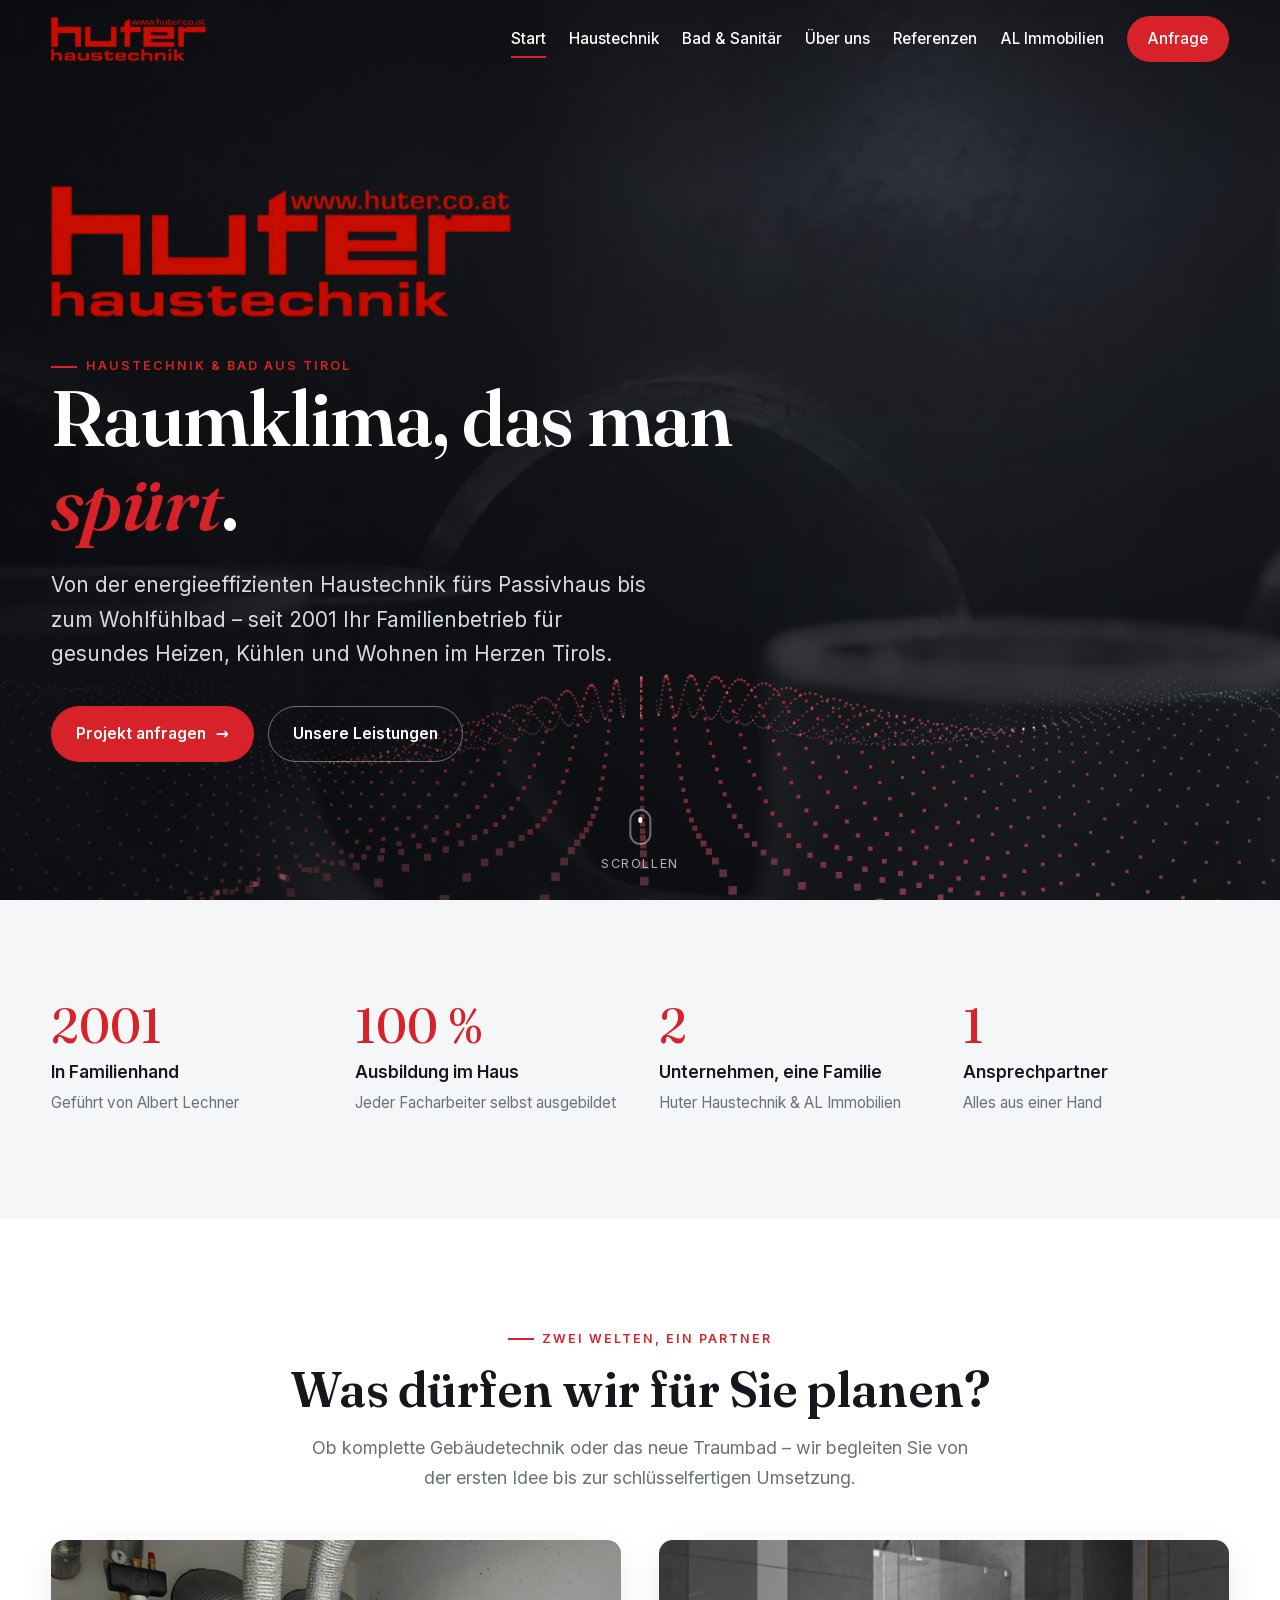
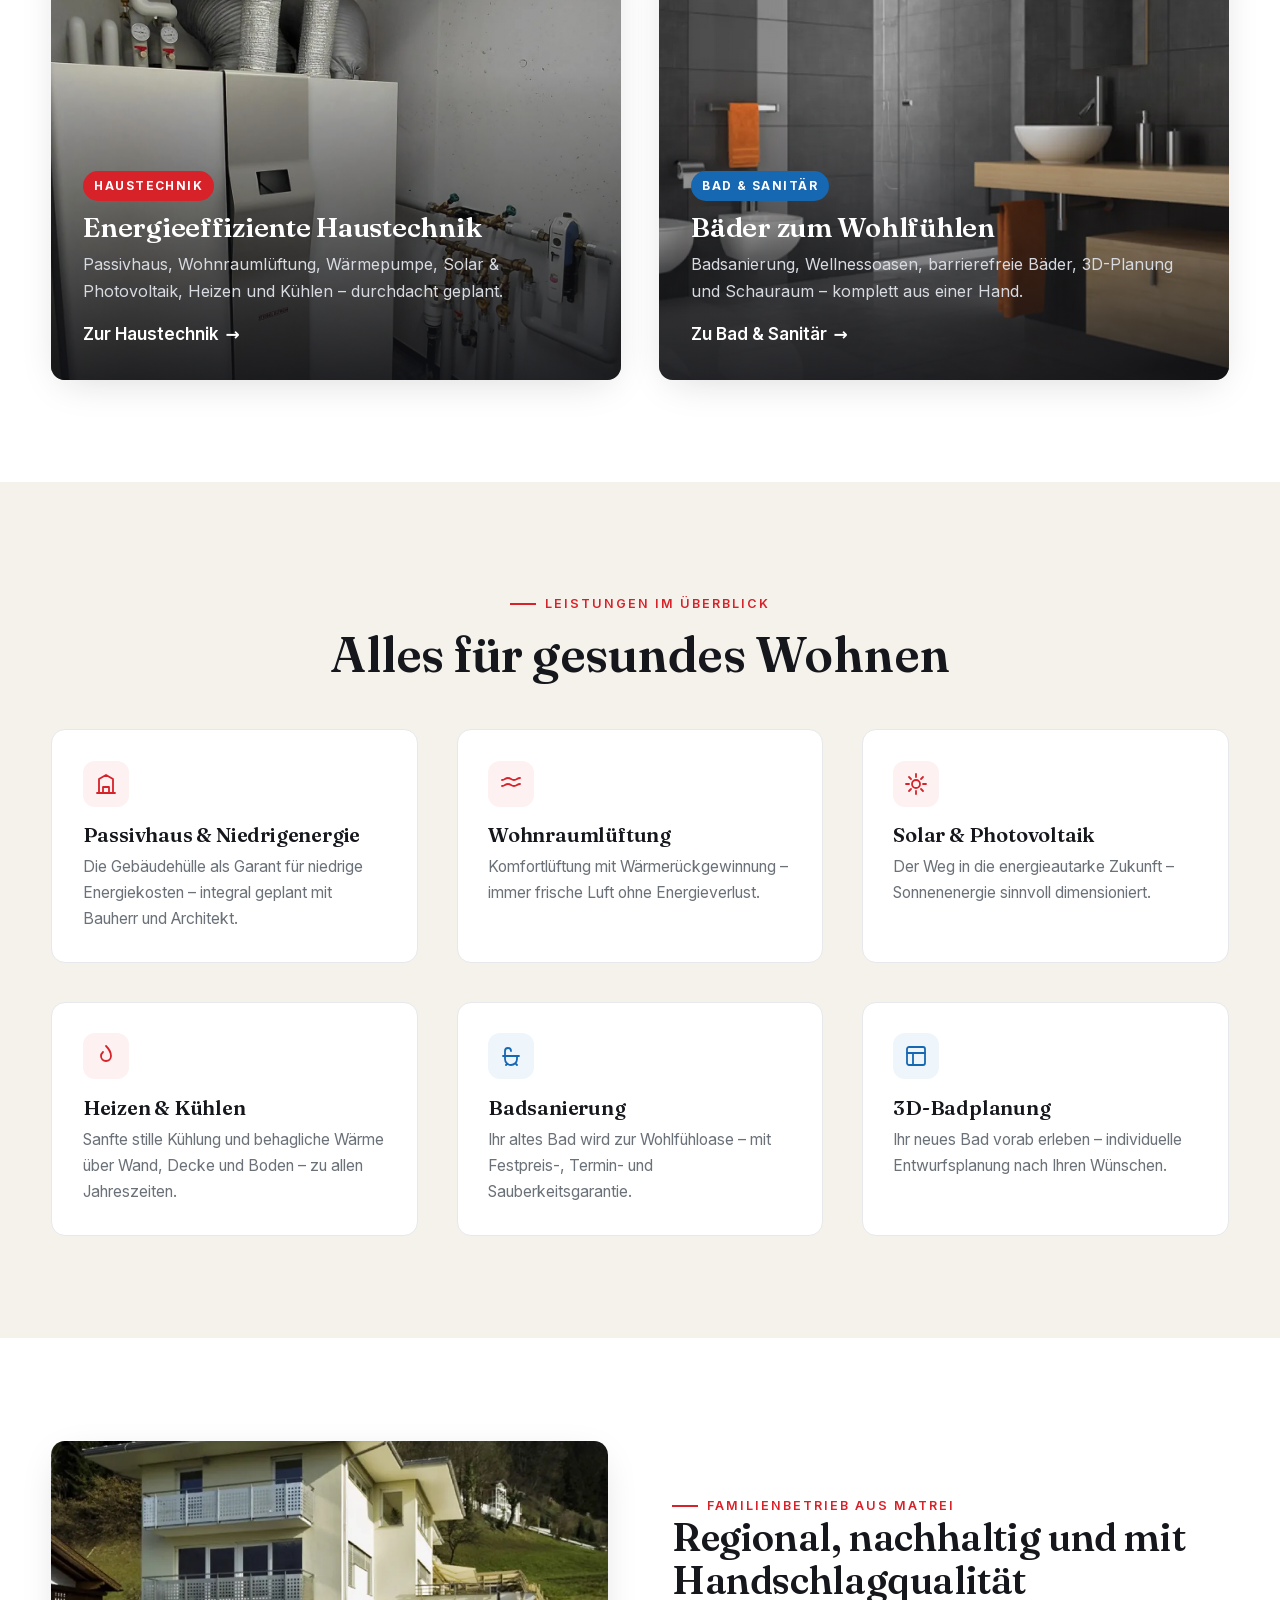
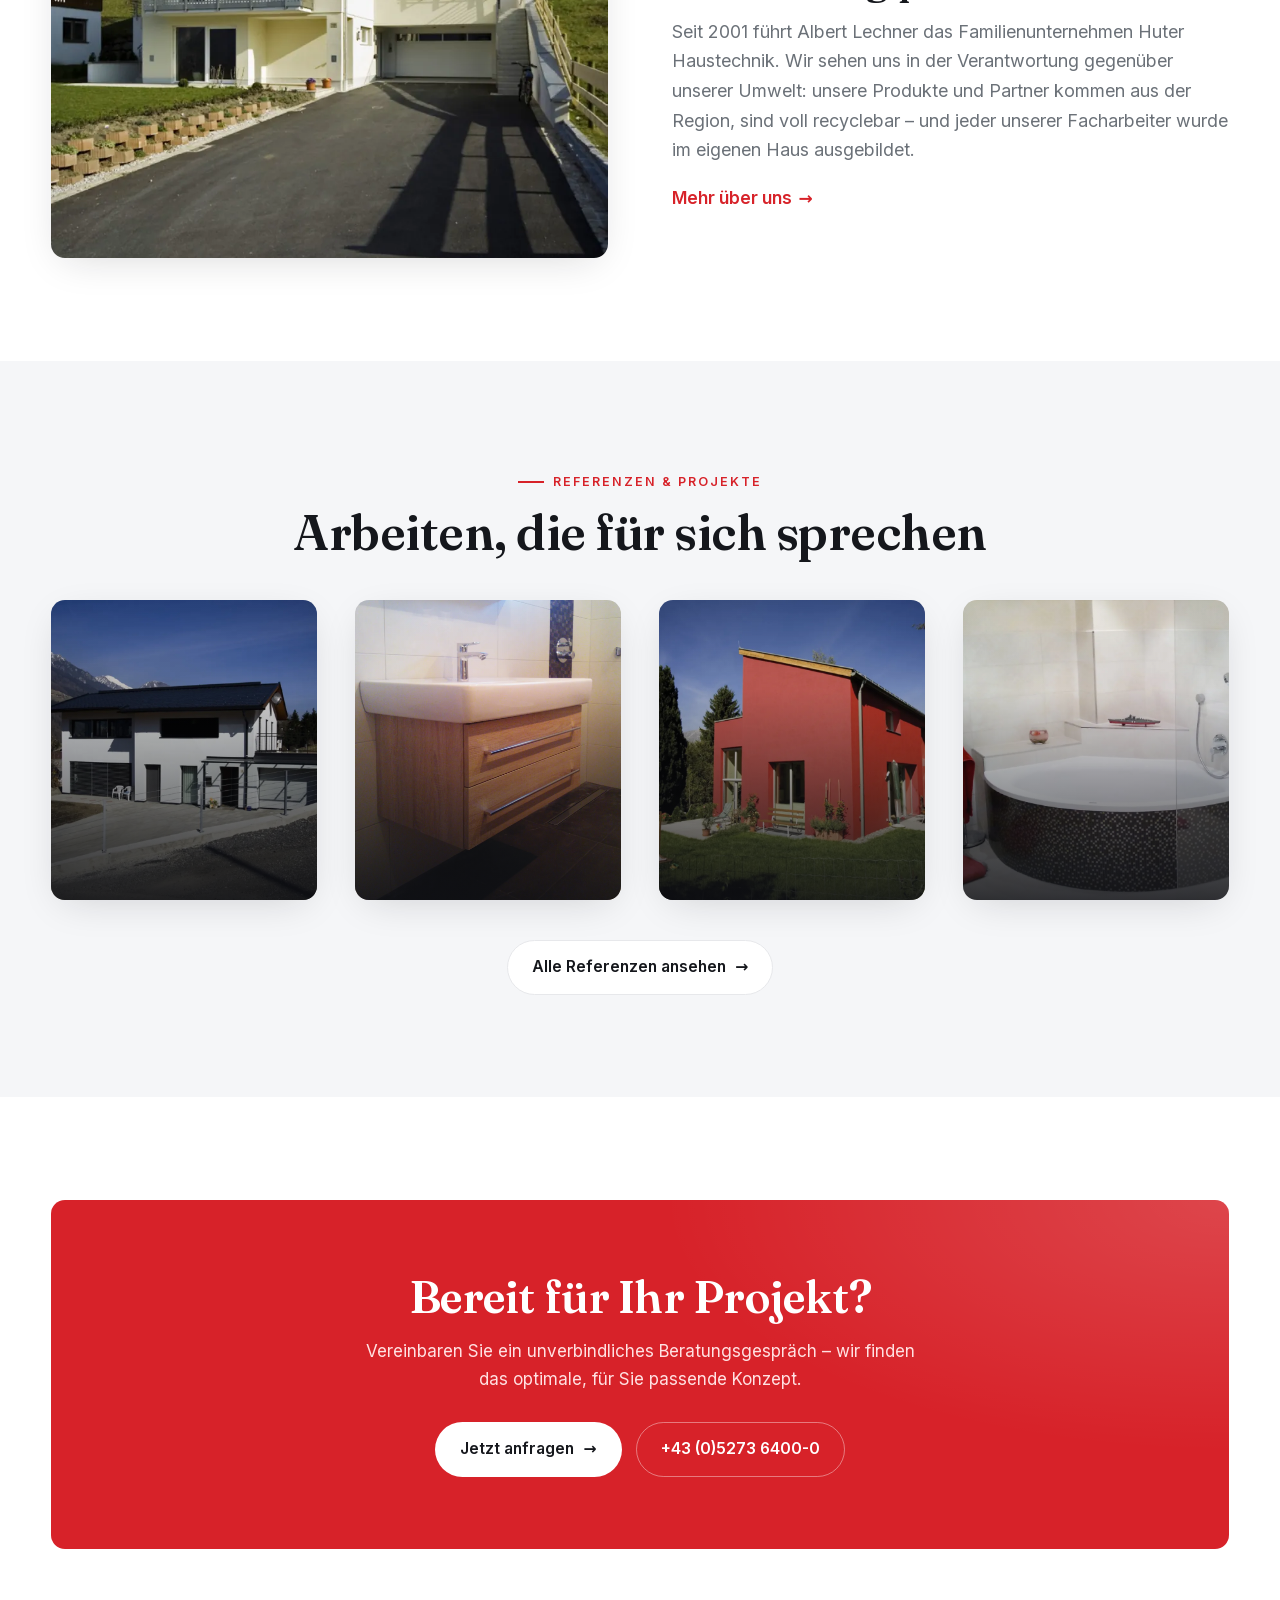
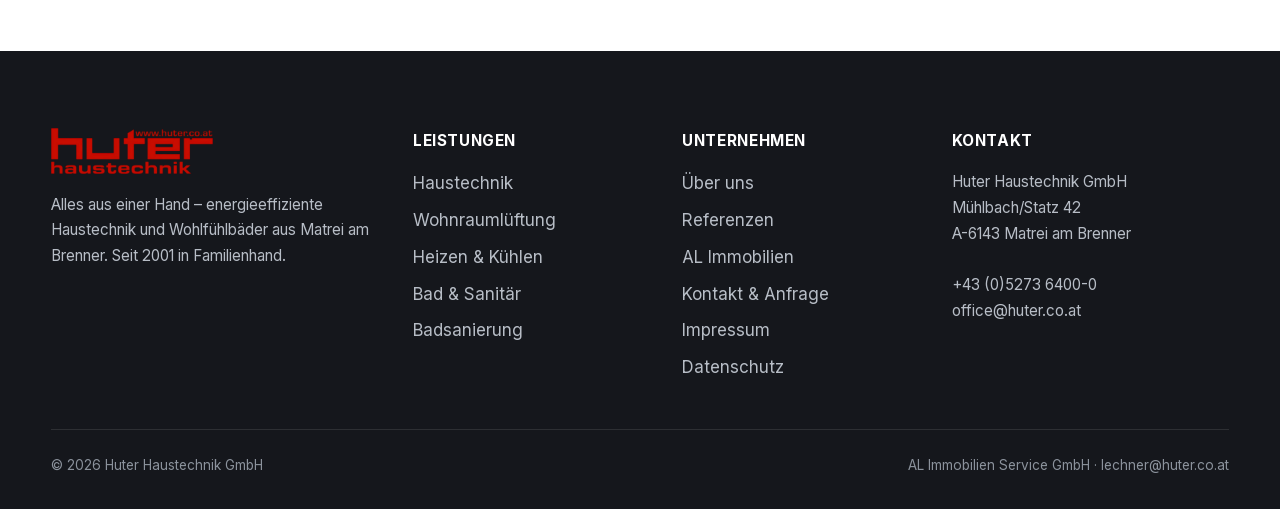
==== commit 9c785299: "Neue Fotos auf Startseite, Bad & Sanitaer und Ueber uns Vier Aufnahmen in besserer Qualitaet eingese" ====
--- a/index.html
+++ b/index.html
@@ -158,7 +158,7 @@
 
   <!-- ============ HERO ============ -->
   <section class="hero">
-    <div class="hero-fallback" style="background-image:url('assets/img/haustechnik-01.webp')"></div>
+    <div class="hero-fallback" style="background-image:url('assets/img/rohrformteile.webp')"></div>
     <canvas id="hero-canvas"></canvas>
     <div class="wrap">
       <img decoding="async" class="hero-logo" src="assets/logo/huter-logo.webp" alt="Huter Haustechnik – Alles aus einer Hand" width="900" height="256">
@@ -195,7 +195,7 @@
       </div>
       <div class="grid-2">
         <a class="world-card reveal" href="/haustechnik">
-          <img loading="lazy" decoding="async" width="1400" height="933" src="assets/img/haustechnik-01.webp" alt="Moderne Haustechnik im Technikraum">
+          <img loading="lazy" decoding="async" width="1536" height="1024" src="assets/img/waermepumpe.webp" alt="Wärmepumpe mit Wohnraumlüftung im Technikraum">
           <div class="body">
             <span class="tag red">Haustechnik</span>
             <h3>Energieeffiziente Haustechnik</h3>
